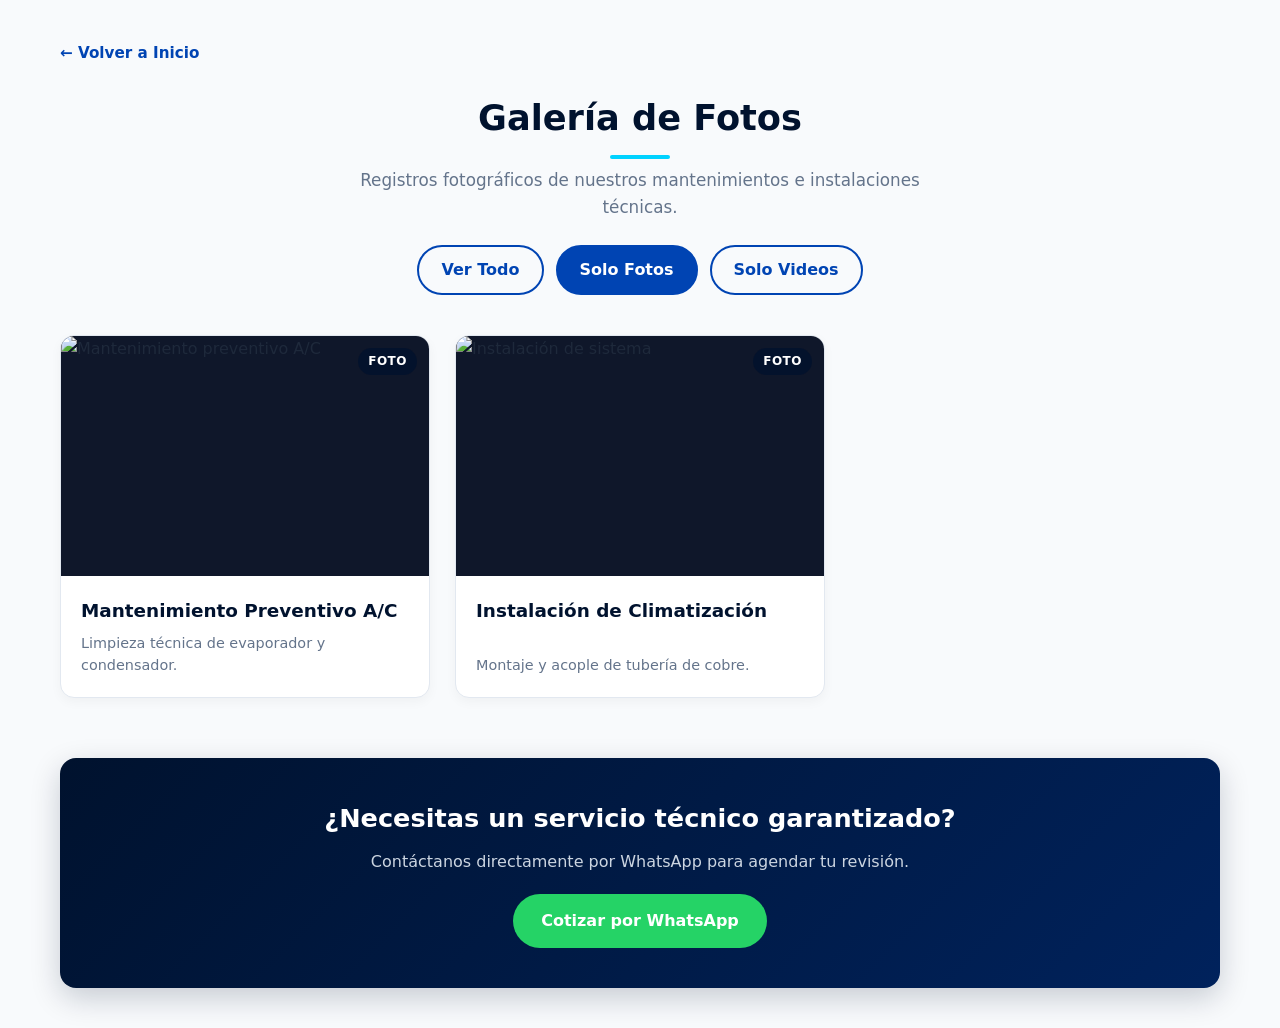
==== fotos.html @ 4ad6e8ad "Add files via upload" ====
<!DOCTYPE html>
<html lang="es">
<head>
    <meta charset="UTF-8">
    <meta name="viewport" content="width=device-width, initial-scale=1.0">
    <title>Fotografías de Trabajos | AircraftMultiservicios</title>
    <link rel="stylesheet" href="galeria.css">
</head>
<body>

    <a href="index.html" class="back-link">&larr; Volver a Inicio</a>

    <div class="header-gallery">
        <h1>Galería de Fotos</h1>
        <p class="subtitle">Registros fotográficos de nuestros mantenimientos e instalaciones técnicas.</p>
        
        <!-- SUBMENÚ CON "SOLO FOTOS" ACTIVO -->
        <div class="subnav-galeria">
            <a href="galeria.html" class="tab-link">Ver Todo</a>
            <a href="fotos.html" class="tab-link active">Solo Fotos</a>
            <a href="videos.html" class="tab-link">Solo Videos</a>
        </div>
    </div>

    <!-- CUADRÍCULA DE FOTOS -->
    <div class="gallery-grid">

        <div class="gallery-item">
            <div class="media-wrapper">
                <span class="badge">Foto</span>
                <img src="images/trabajo1.jpg" alt="Mantenimiento preventivo A/C">
            </div>
            <div class="item-info">
                <h3>Mantenimiento Preventivo A/C</h3>
                <p>Limpieza técnica de evaporador y condensador.</p>
            </div>
        </div>

        <div class="gallery-item">
            <div class="media-wrapper">
                <span class="badge">Foto</span>
                <img src="images/trabajo2.jpg" alt="Instalación de sistema">
            </div>
            <div class="item-info">
                <h3>Instalación de Climatización</h3>
                <p>Montaje y acople de tubería de cobre.</p>
            </div>
        </div>

    </div>

    <!-- LLAMADA A LA ACCIÓN -->
    <div class="cta-box">
        <h2>¿Necesitas un servicio técnico garantizado?</h2>
        <p>Contáctanos directamente por WhatsApp para agendar tu revisión.</p>
        <a href="https://wa.me/573113806211?text=Hola,%20vi%20sus%20fotos%20y%20deseo%20cotizar" class="cta-btn" target="_blank">
            Cotizar por WhatsApp
        </a>
    </div>

</body>
</html>
---- galeria.css ----
/* ==========================================
   ESTILOS GENERALES Y VARIABLES
   ========================================== */
:root {
  --primary-dark: #00122e;
  --primary-blue: #0044b3;
  --cyan-bright: #00d2ff;
  --text-main: #1e293b;
  --text-muted: #64748b;
  --bg-light: #f8fafc;
  --whatsapp-green: #25d366;
  --whatsapp-hover: #128c7e;
}

* {
  box-sizing: border-box;
  margin: 0;
  padding: 0;
}

body {
  font-family: 'Segoe UI', system-ui, -apple-system, sans-serif;
  line-height: 1.6;
  padding: 40px 20px;
  max-width: 1200px;
  margin: 0 auto;
  color: var(--text-main);
  background-color: var(--bg-light);
}

/* ==========================================
   ENLACE VOLVER Y ENCABEZADO
   ========================================== */
.back-link {
  display: inline-flex;
  align-items: center;
  gap: 8px;
  margin-bottom: 25px;
  color: var(--primary-blue);
  text-decoration: none;
  font-weight: 600;
  font-size: 0.95rem;
  transition: transform 0.2s ease, color 0.2s ease;
}

.back-link:hover {
  color: var(--primary-dark);
  transform: translateX(-4px);
}

.header-gallery {
  text-align: center;
  margin-bottom: 40px;
}

.header-gallery h1 {
  color: var(--primary-dark);
  font-size: 2.2rem;
  margin-bottom: 8px;
  position: relative;
  display: inline-block;
}

.header-gallery h1::after {
  content: '';
  display: block;
  width: 60px;
  height: 4px;
  background: var(--cyan-bright);
  margin: 8px auto 0;
  border-radius: 2px;
}

.header-gallery .subtitle {
  color: var(--text-muted);
  font-size: 1.05rem;
  max-width: 600px;
  margin: 0 auto;
}

/* ==========================================
   SUBMENÚ DE NAVEGACIÓN (VER TODO / FOTOS / VIDEOS)
   ========================================== */
.subnav-galeria {
  display: flex;
  justify-content: center;
  gap: 12px;
  margin-top: 25px;
  flex-wrap: wrap;
}

.tab-link {
  padding: 10px 22px;
  border: 2px solid var(--primary-blue);
  background: transparent;
  color: var(--primary-blue);
  border-radius: 25px;
  font-weight: 600;
  text-decoration: none;
  transition: all 0.3s ease;
}

.tab-link:hover,
.tab-link.active {
  background: var(--primary-blue);
  color: #ffffff;
}

/* ==========================================
   CUADRÍCULA DE LA GALERÍA (GRID)
   ========================================== */
.gallery-grid {
  display: grid;
  grid-template-columns: repeat(auto-fill, minmax(320px, 1fr));
  gap: 25px;
  margin-top: 30px;
}

.gallery-item {
  background: #ffffff;
  border-radius: 14px;
  overflow: hidden;
  box-shadow: 0 4px 12px rgba(0, 0, 0, 0.04);
  border: 1px solid #e2e8f0;
  transition: transform 0.3s cubic-bezier(0.175, 0.885, 0.32, 1.275), box-shadow 0.3s ease;
  position: relative;
  display: flex;
  flex-direction: column;
}

.gallery-item:hover {
  transform: translateY(-7px);
  box-shadow: 0 12px 25px rgba(0, 18, 46, 0.12);
}

/* Contenedor Multimedia */
.media-wrapper {
  position: relative;
  width: 100%;
  height: 240px;
  background-color: #0f172a;
  overflow: hidden;
}

.gallery-item img, 
.gallery-item video {
  width: 100%;
  height: 100%;
  object-fit: cover;
  display: block;
  transition: transform 0.5s ease;
}

.gallery-item:hover img {
  transform: scale(1.05);
}

/* Etiqueta de tipo (Foto / Video) */
.badge {
  position: absolute;
  top: 12px;
  right: 12px;
  background: rgba(0, 18, 46, 0.75);
  color: #ffffff;
  padding: 4px 10px;
  border-radius: 20px;
  font-size: 0.75rem;
  font-weight: 600;
  backdrop-filter: blur(4px);
  text-transform: uppercase;
  letter-spacing: 0.5px;
  z-index: 2;
}

/* Información del Trabajo */
.item-info {
  padding: 20px;
  flex-grow: 1;
  display: flex;
  flex-direction: column;
  justify-content: space-between;
}

.item-info h3 {
  margin: 0 0 8px 0;
  font-size: 1.15rem;
  color: var(--primary-dark);
}

.item-info p {
  margin: 0;
  font-size: 0.9rem;
  color: var(--text-muted);
  line-height: 1.5;
}

/* ==========================================
   CALL TO ACTION (LLAMADA A LA ACCIÓN)
   ========================================== */
.cta-box {
  text-align: center;
  margin-top: 60px;
  padding: 40px 20px;
  background: linear-gradient(135deg, var(--primary-dark) 0%, #00225c 100%);
  color: #ffffff;
  border-radius: 16px;
  box-shadow: 0 10px 30px rgba(0, 18, 46, 0.2);
}

.cta-box h2 {
  font-size: 1.6rem;
  margin-bottom: 10px;
}

.cta-box p {
  color: #cbd5e1;
  font-size: 1rem;
  margin-bottom: 20px;
}

.cta-btn {
  display: inline-flex;
  align-items: center;
  gap: 10px;
  padding: 14px 28px;
  background-color: var(--whatsapp-green);
  color: #ffffff;
  text-decoration: none;
  font-weight: 700;
  border-radius: 50px;
  font-size: 1rem;
  transition: background-color 0.3s ease, transform 0.2s ease, box-shadow 0.3s ease;
}

.cta-btn:hover {
  background-color: var(--whatsapp-hover);
  transform: scale(1.03);
  box-shadow: 0 6px 20px rgba(37, 211, 102, 0.4);
}

/* ==========================================
   AJUSTES MÓVILES (RESPONSIVE)
   ========================================== */
@media (max-width: 600px) {
  body {
    padding: 20px 15px;
  }

  .header-gallery h1 {
    font-size: 1.75rem;
  }

  .gallery-grid {
    grid-template-columns: 1fr;
  }

  .media-wrapper {
    height: 210px;
  }
}/* Ajuste inteligente para videos verticales u horizontales */
.media-wrapper video {
  width: 100%;
  height: 100%;
  object-fit: contain; /* Mantiene la proporción real del video sin recortarlo */
  background-color: #000000; /* Fondo negro para rellenar los bordes si es vertical */
}
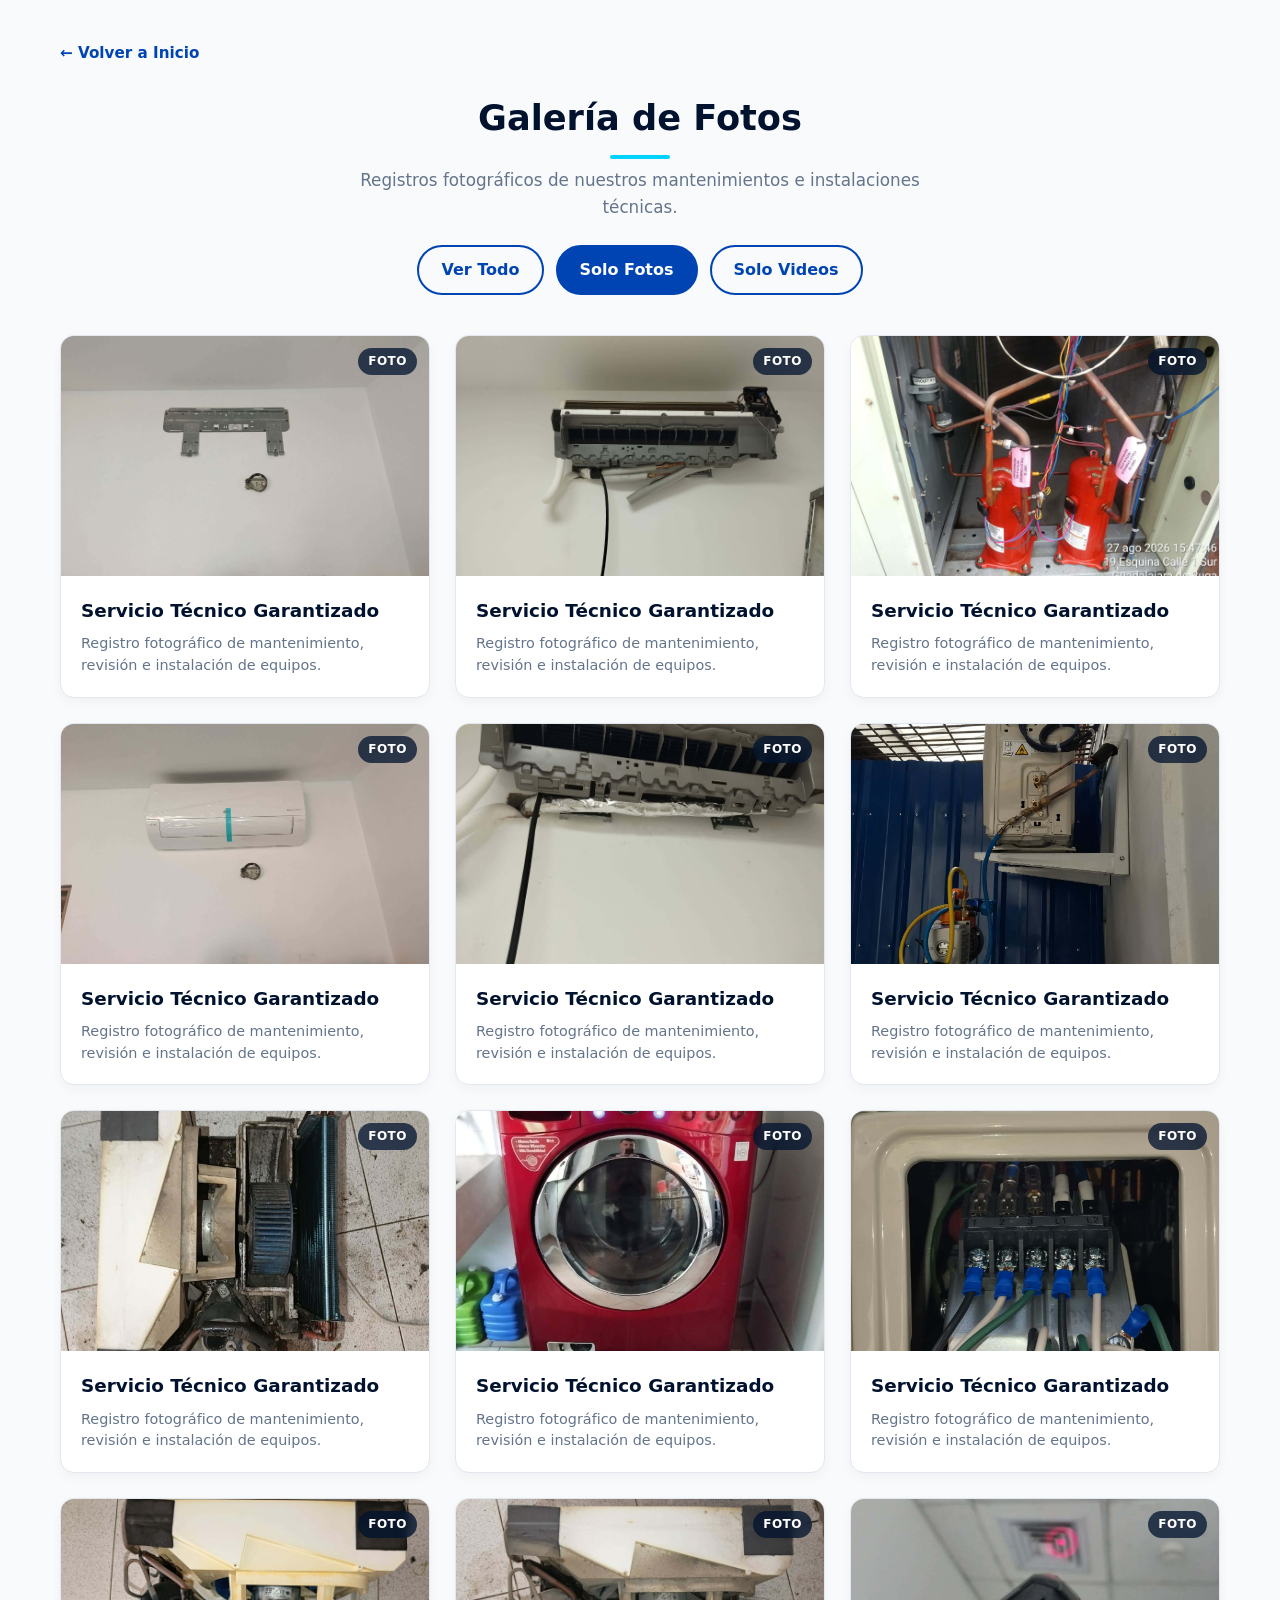
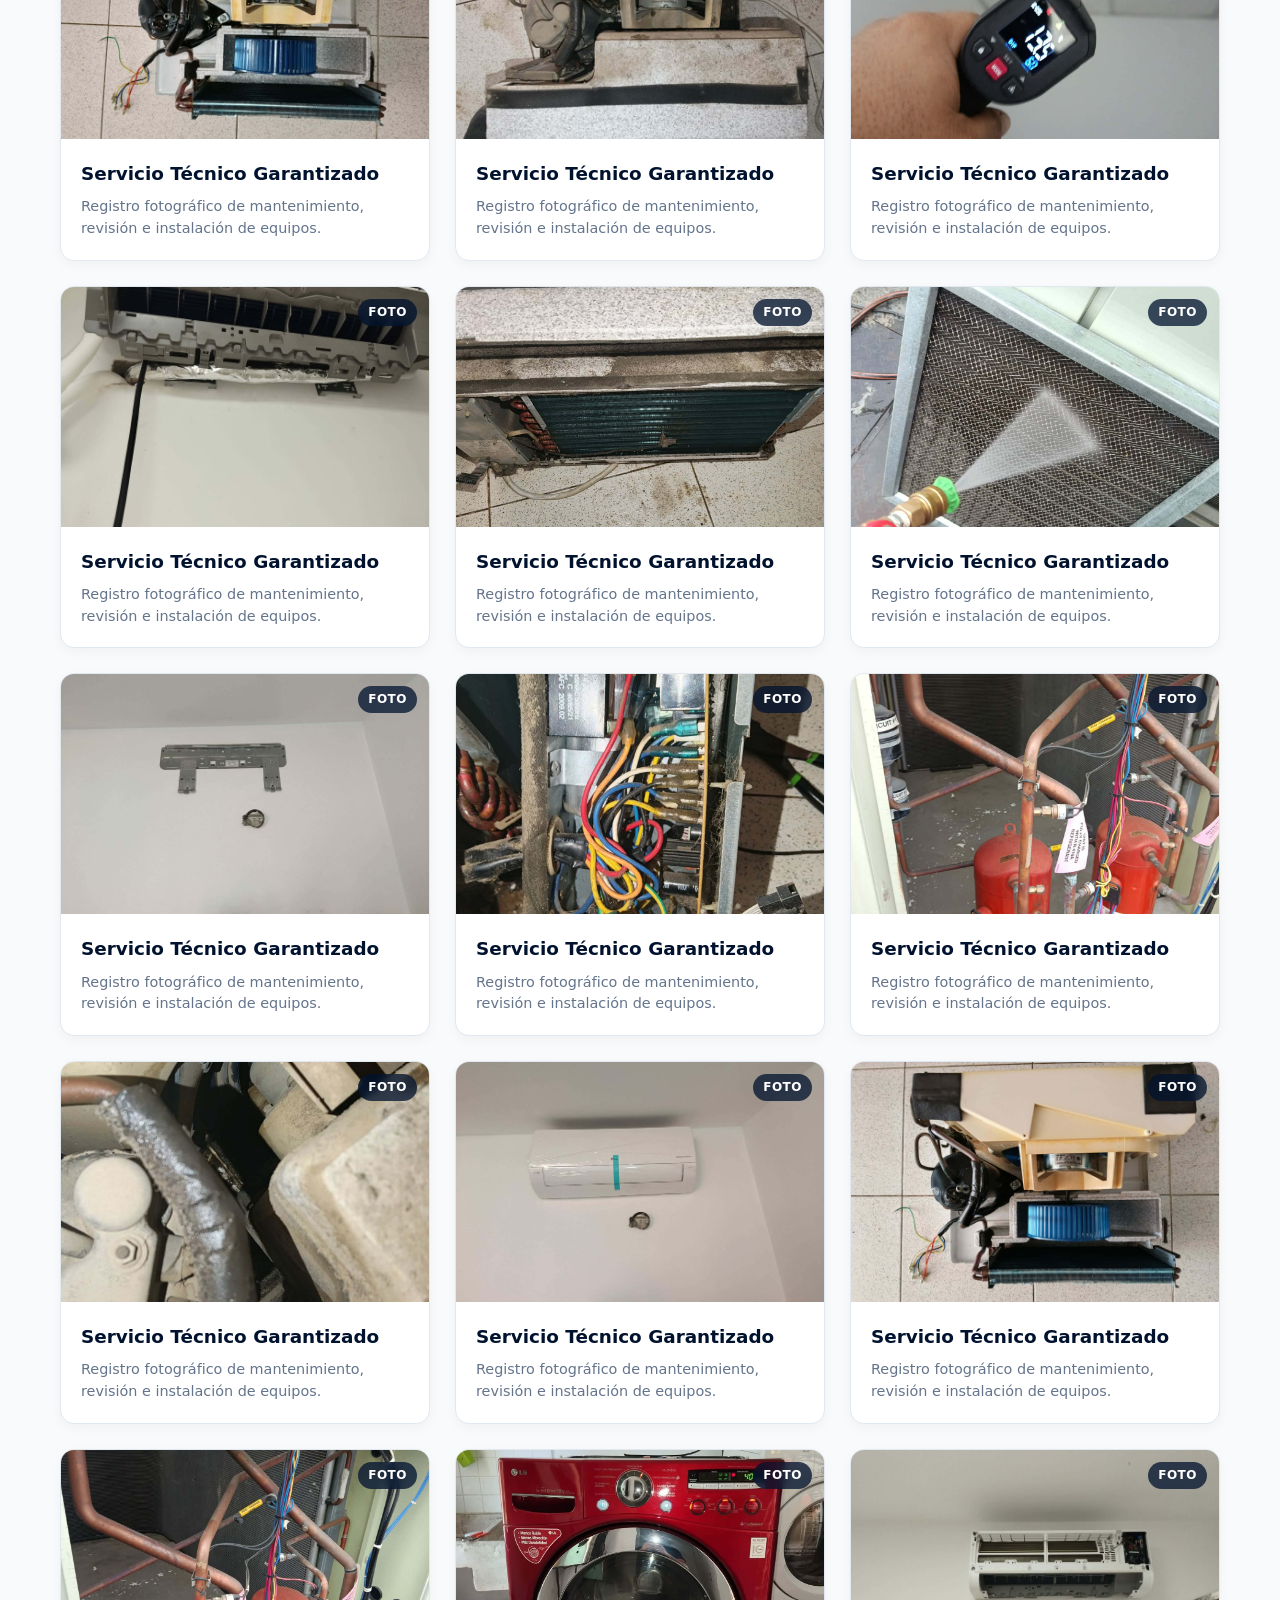
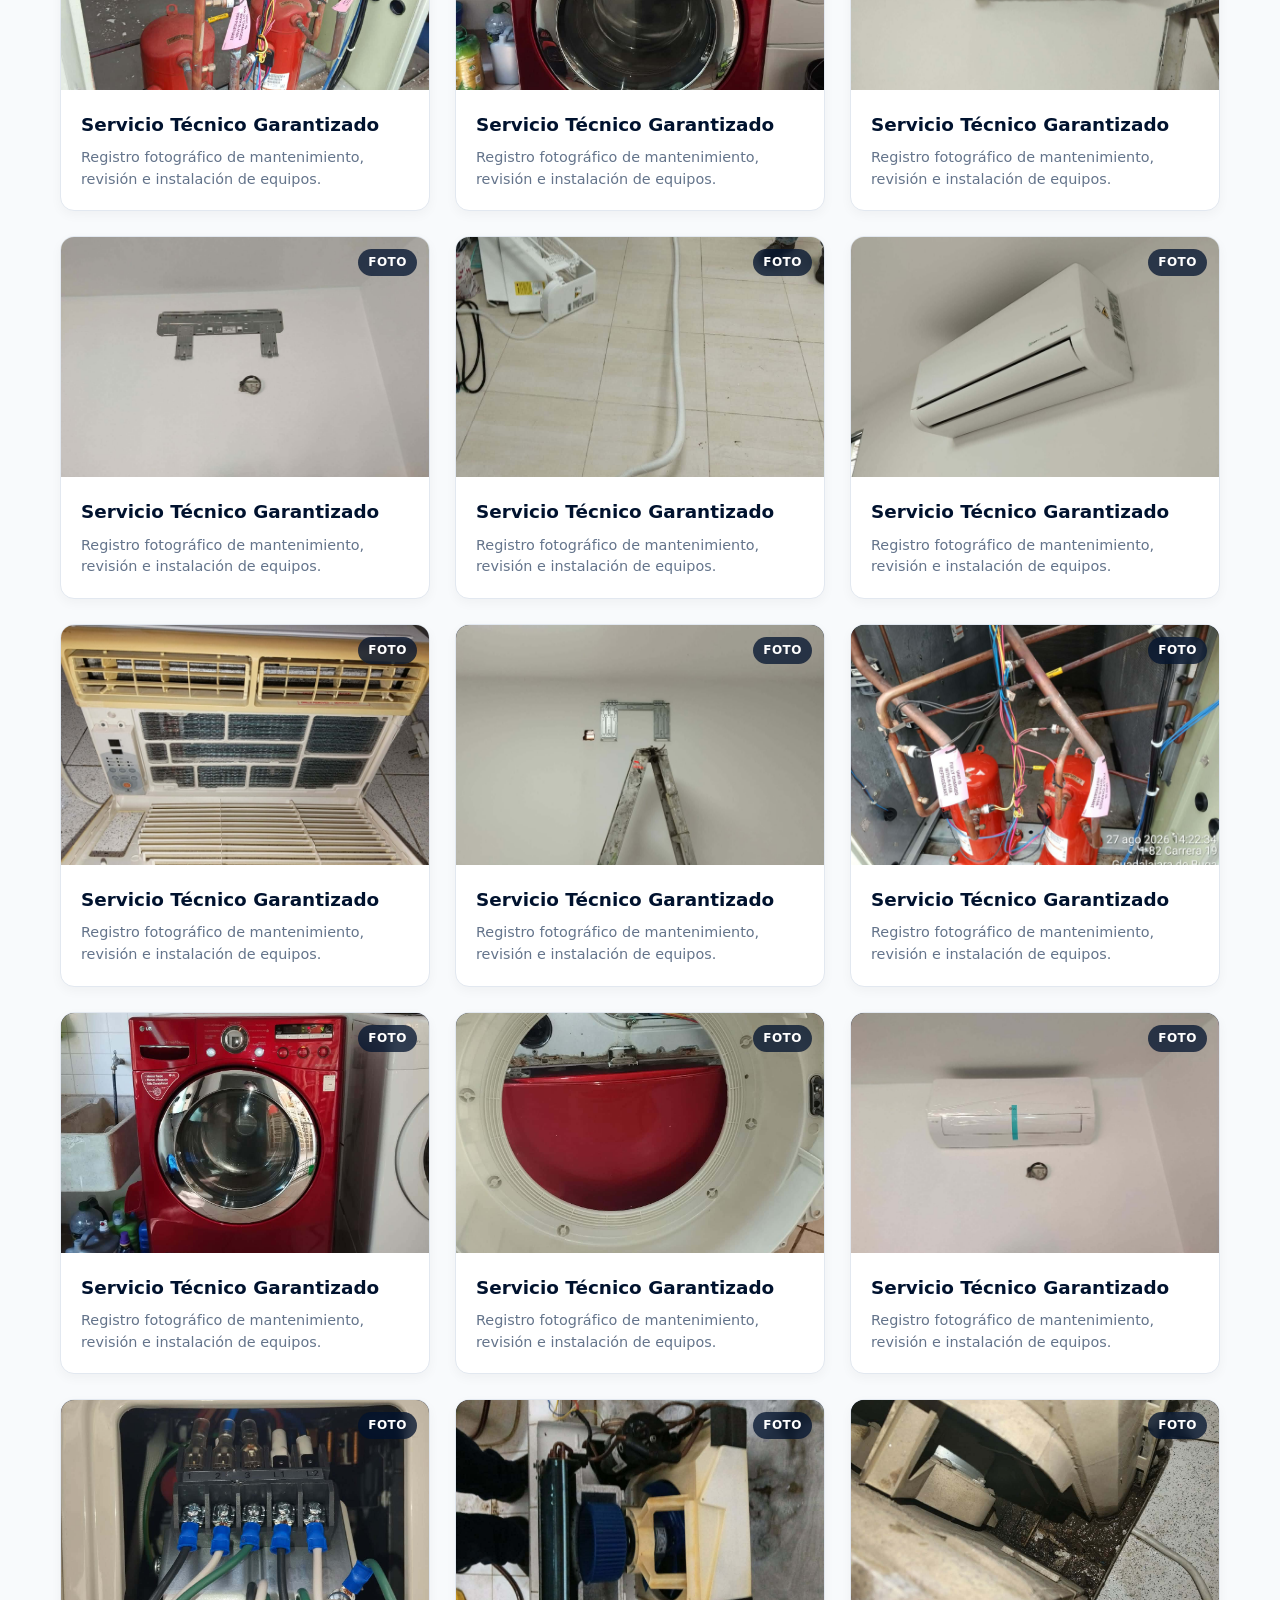
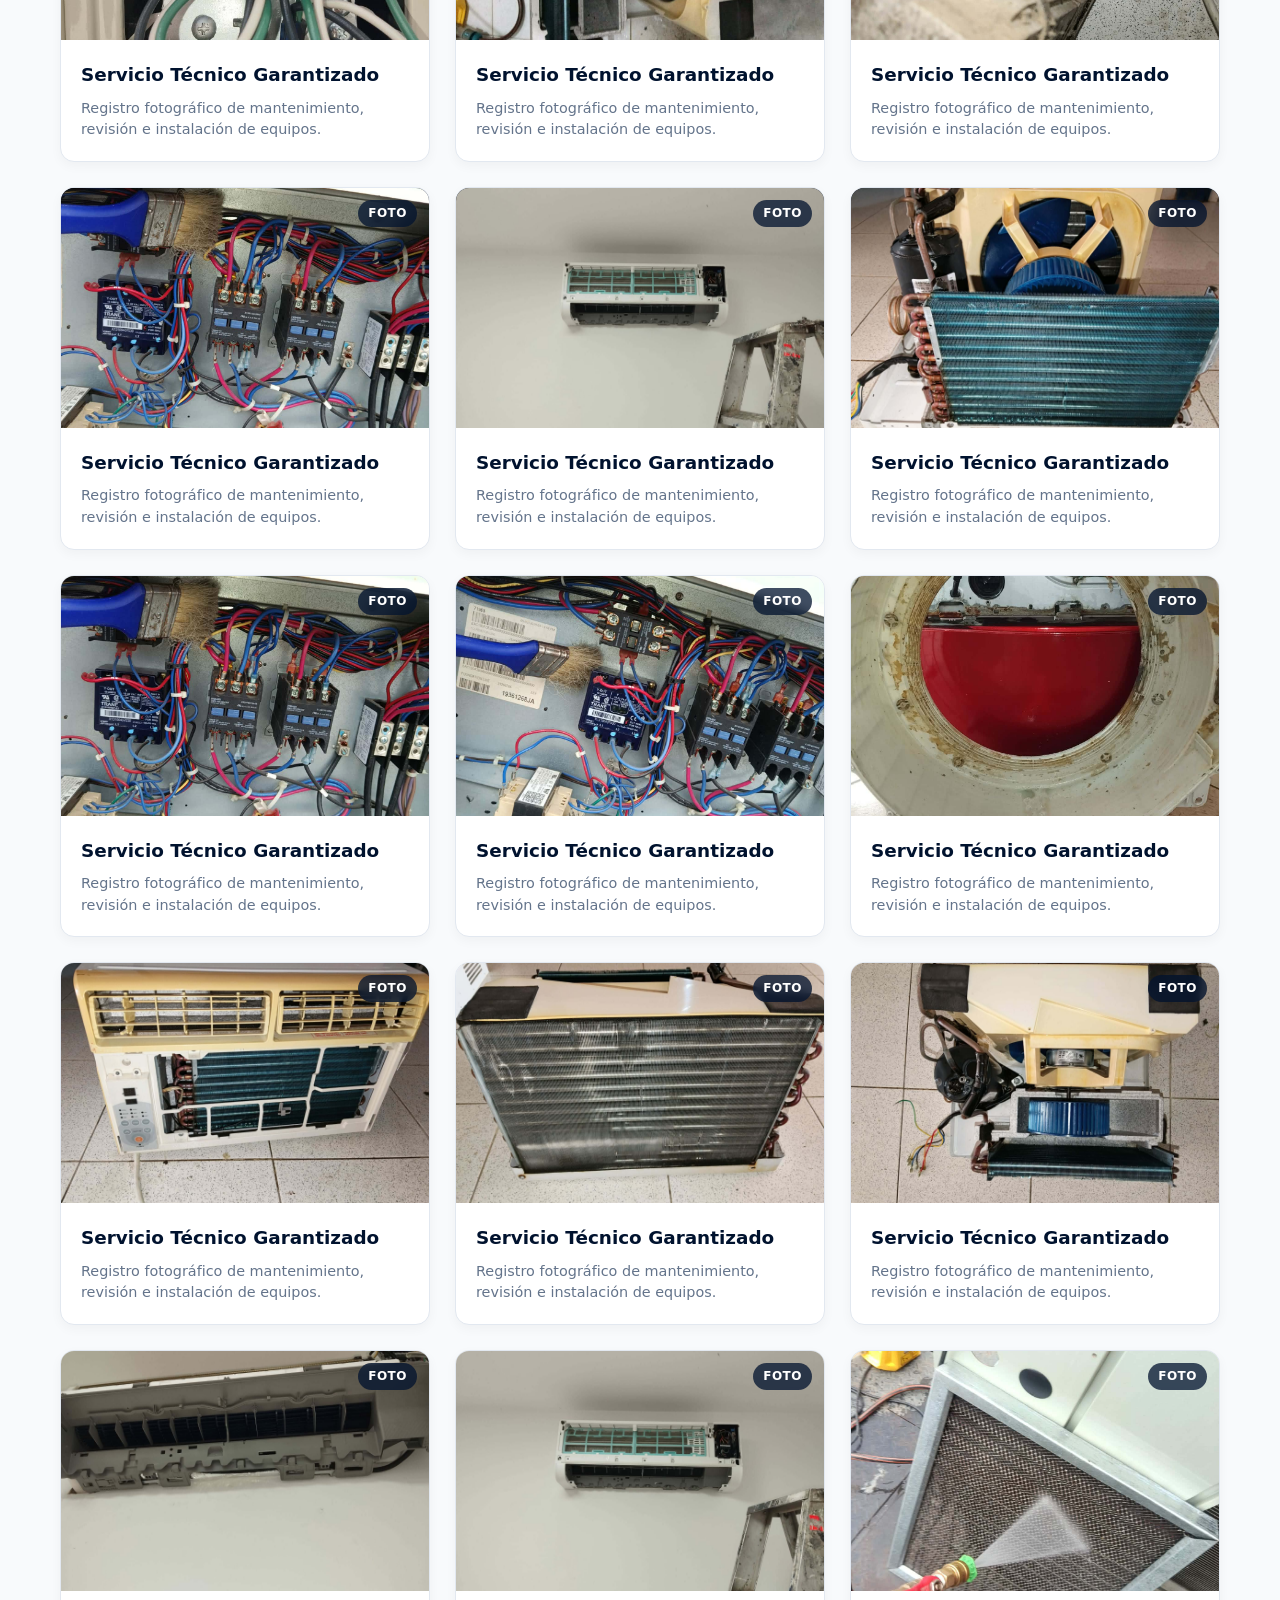
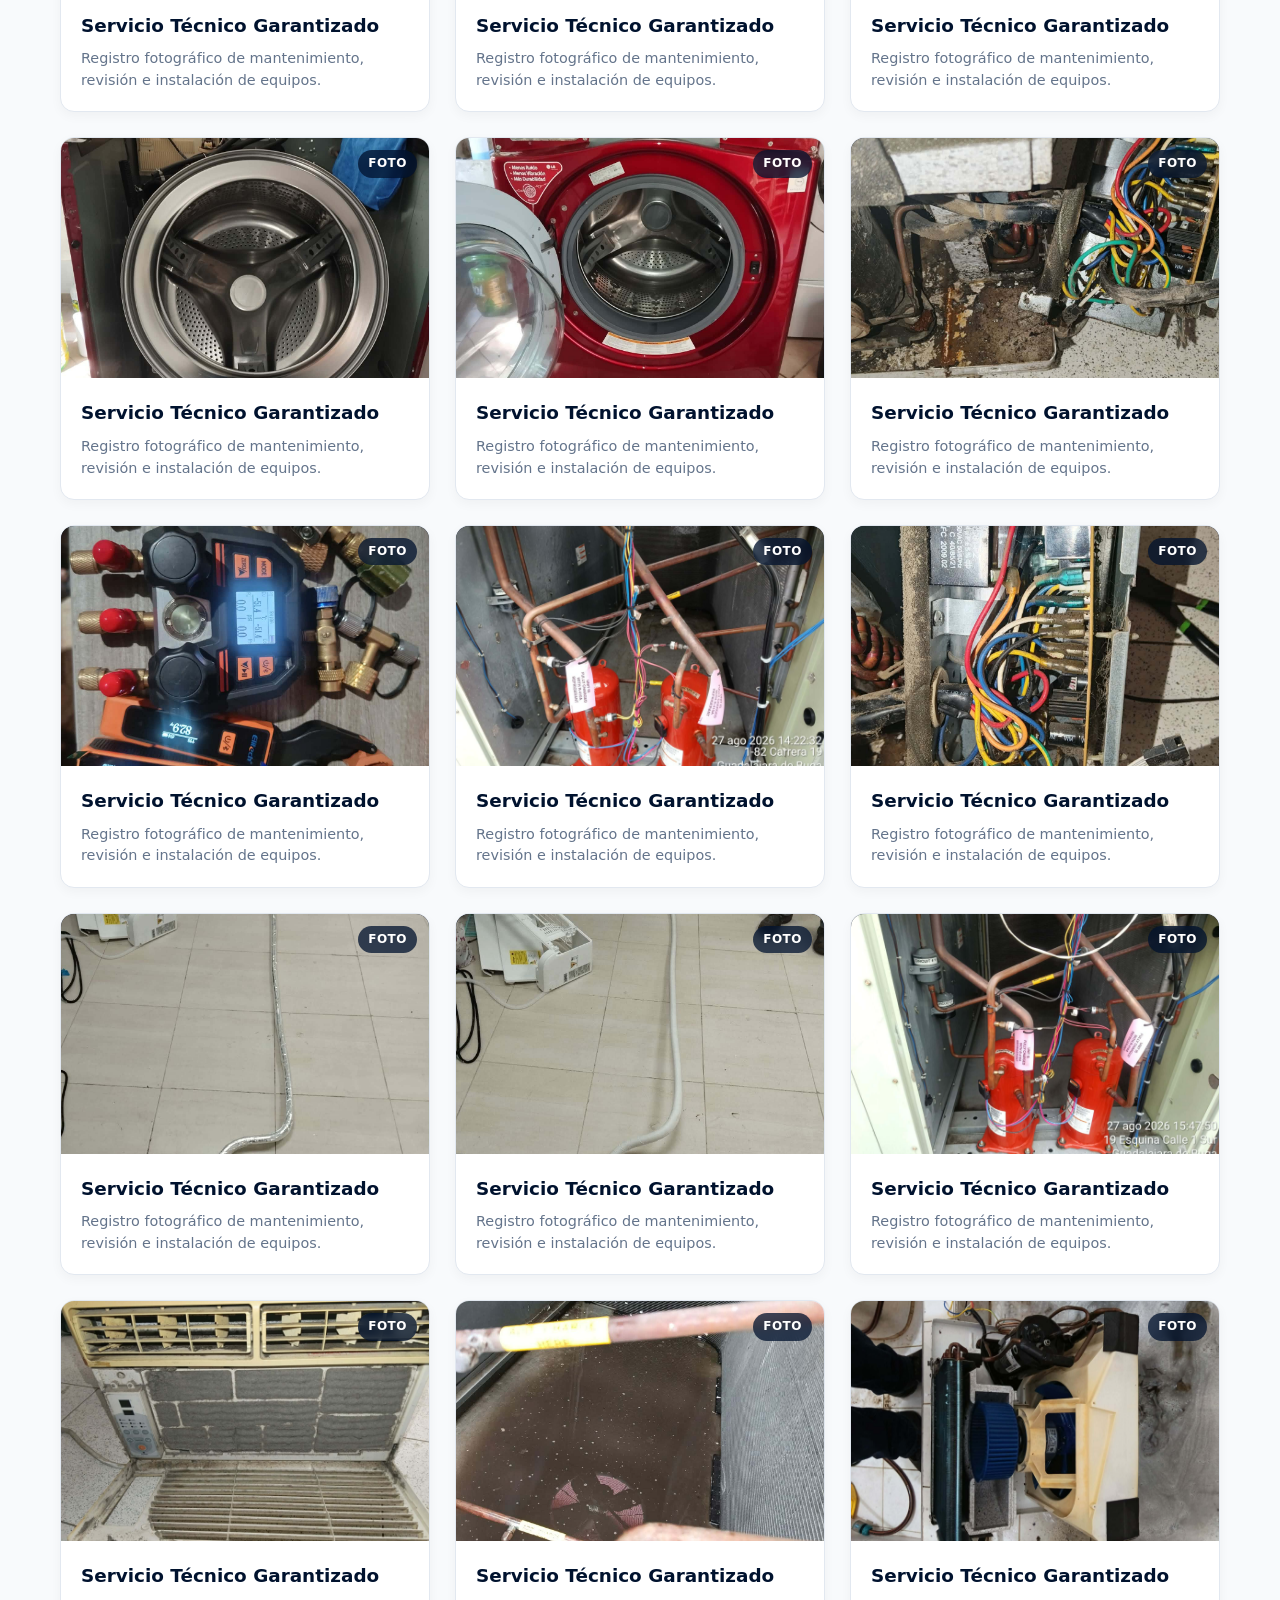
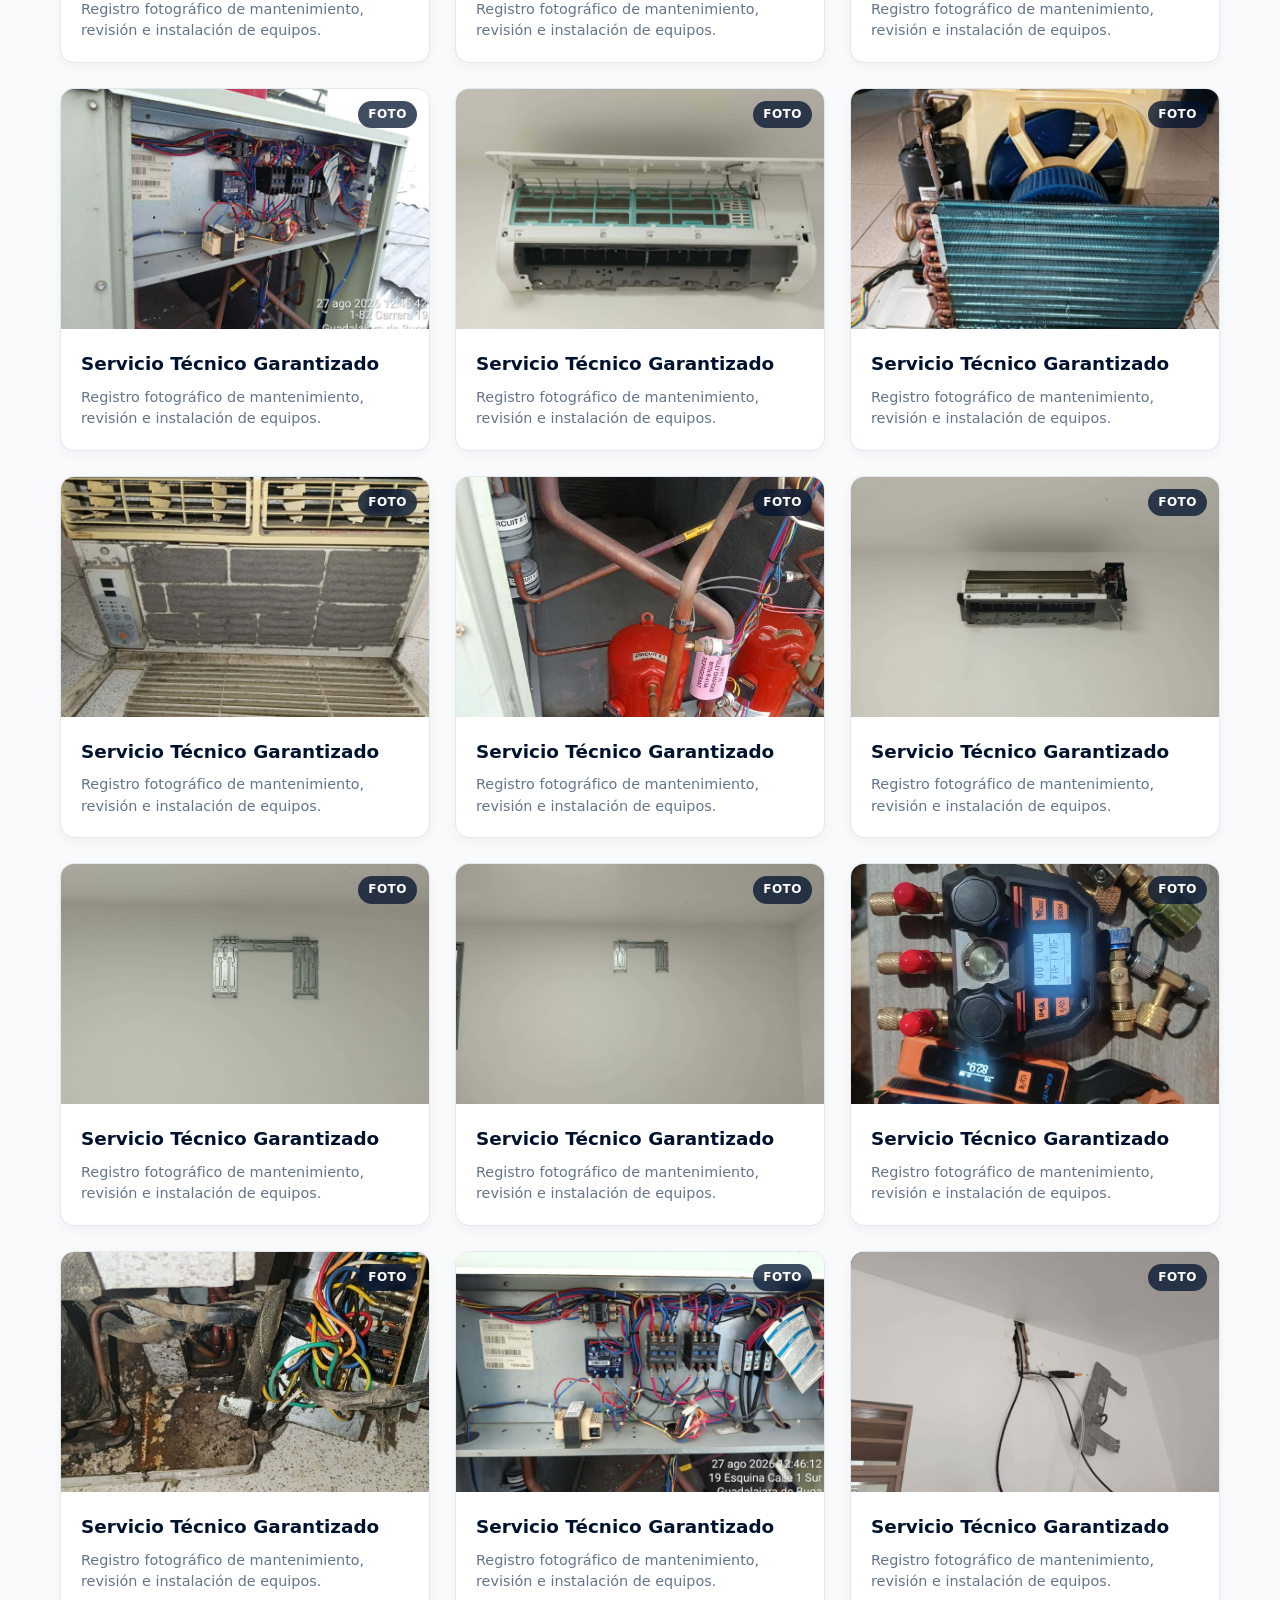
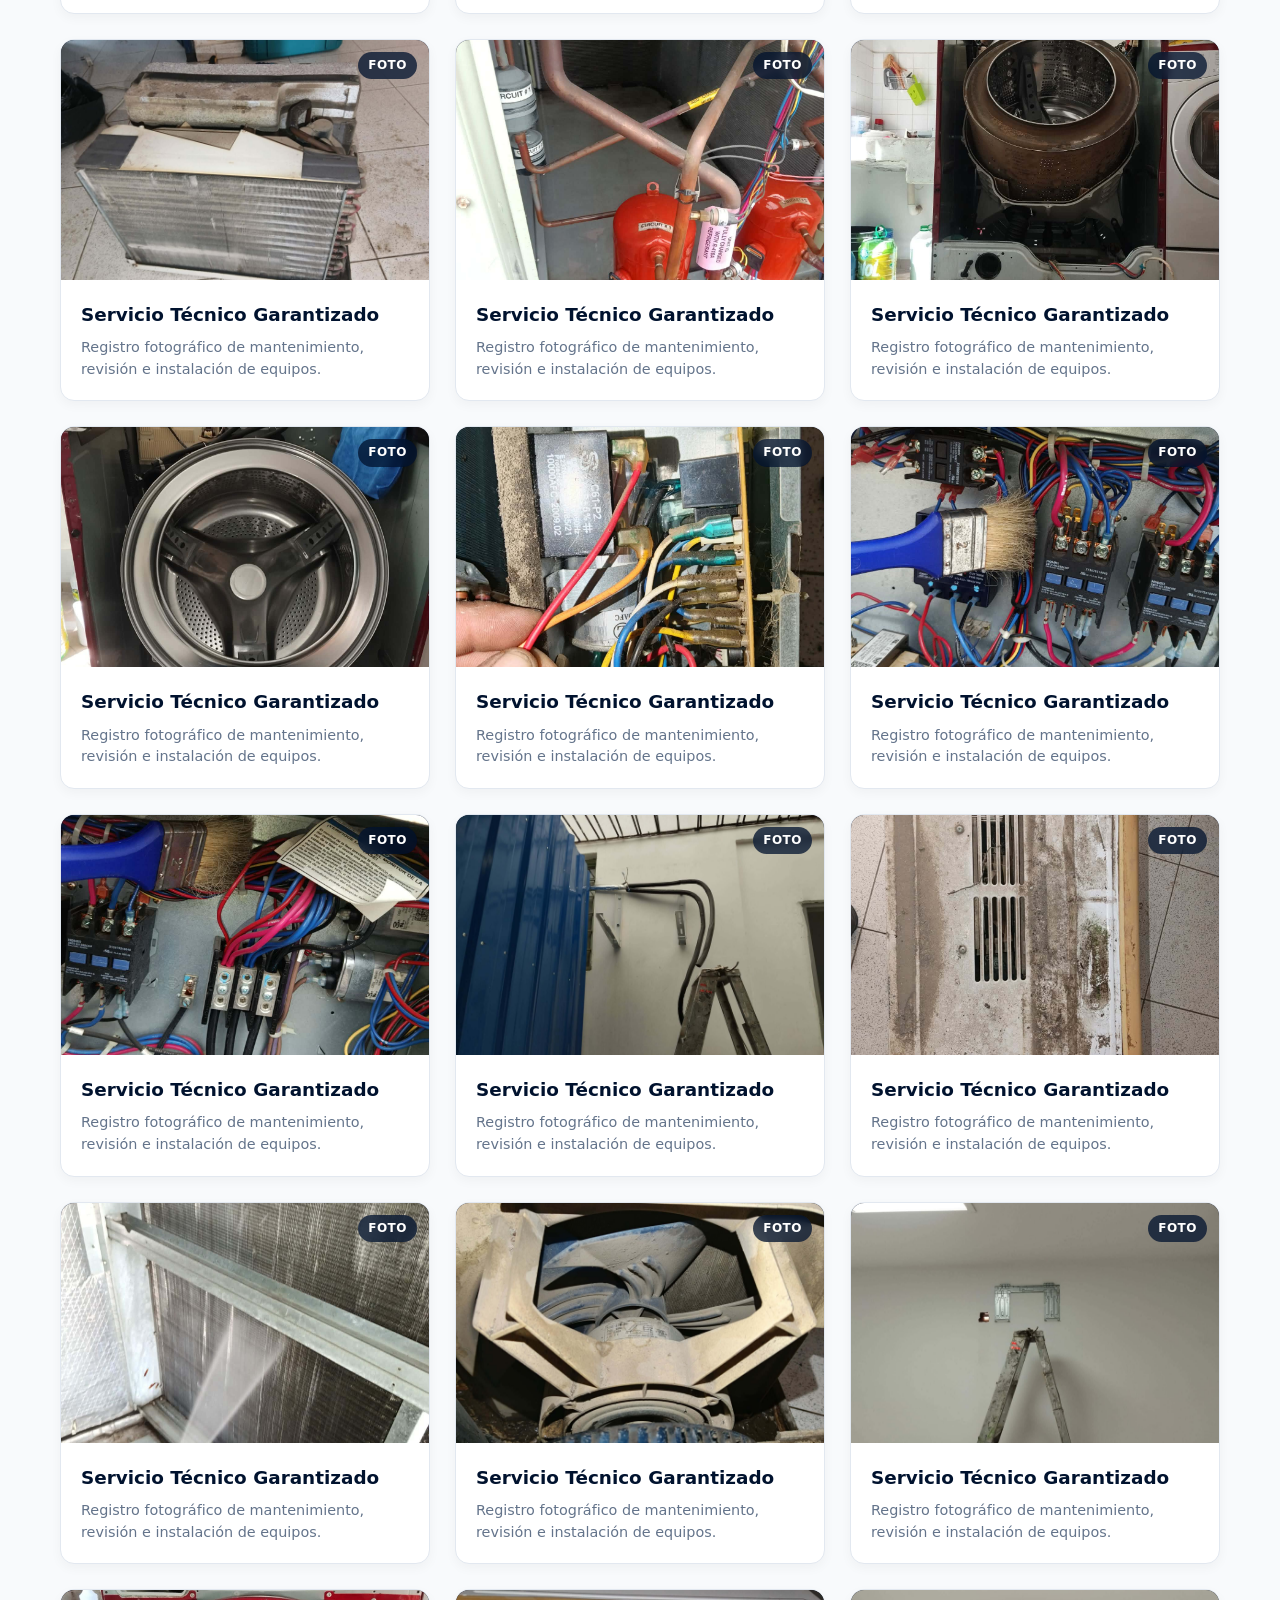
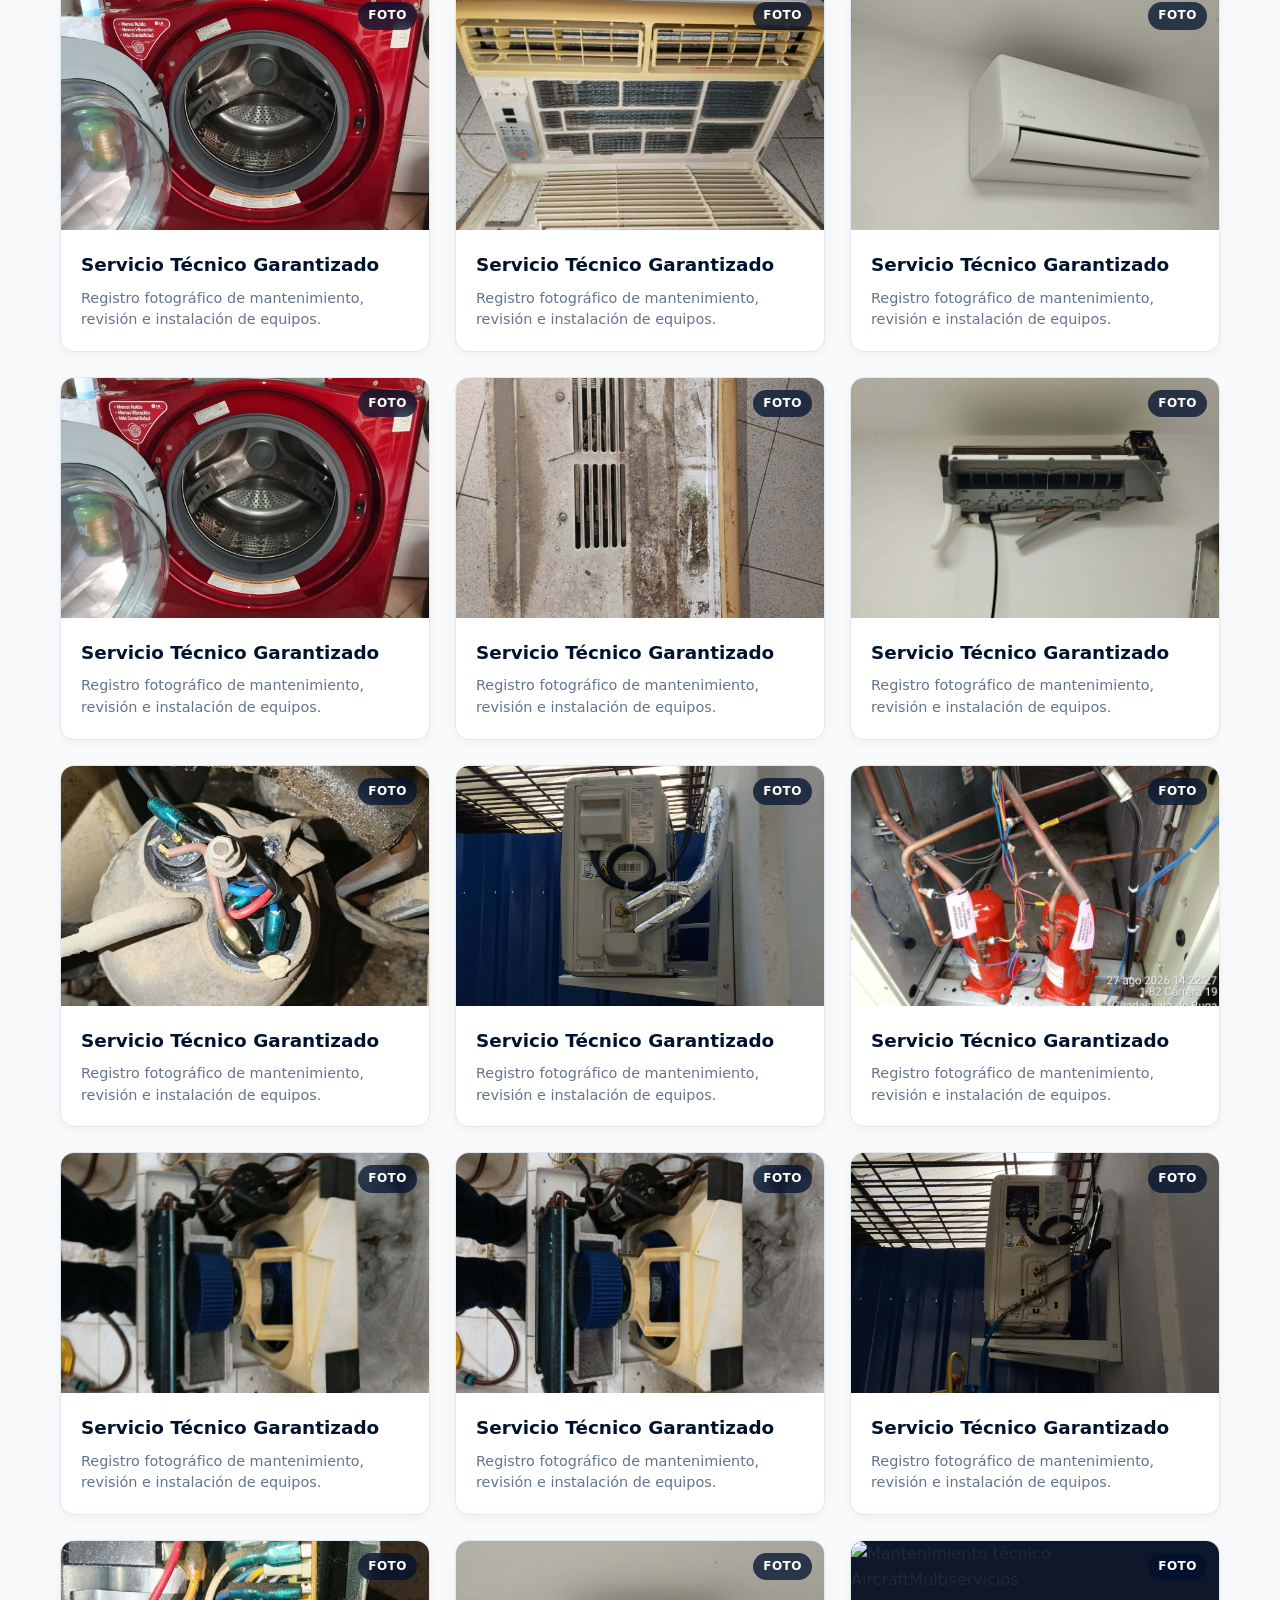
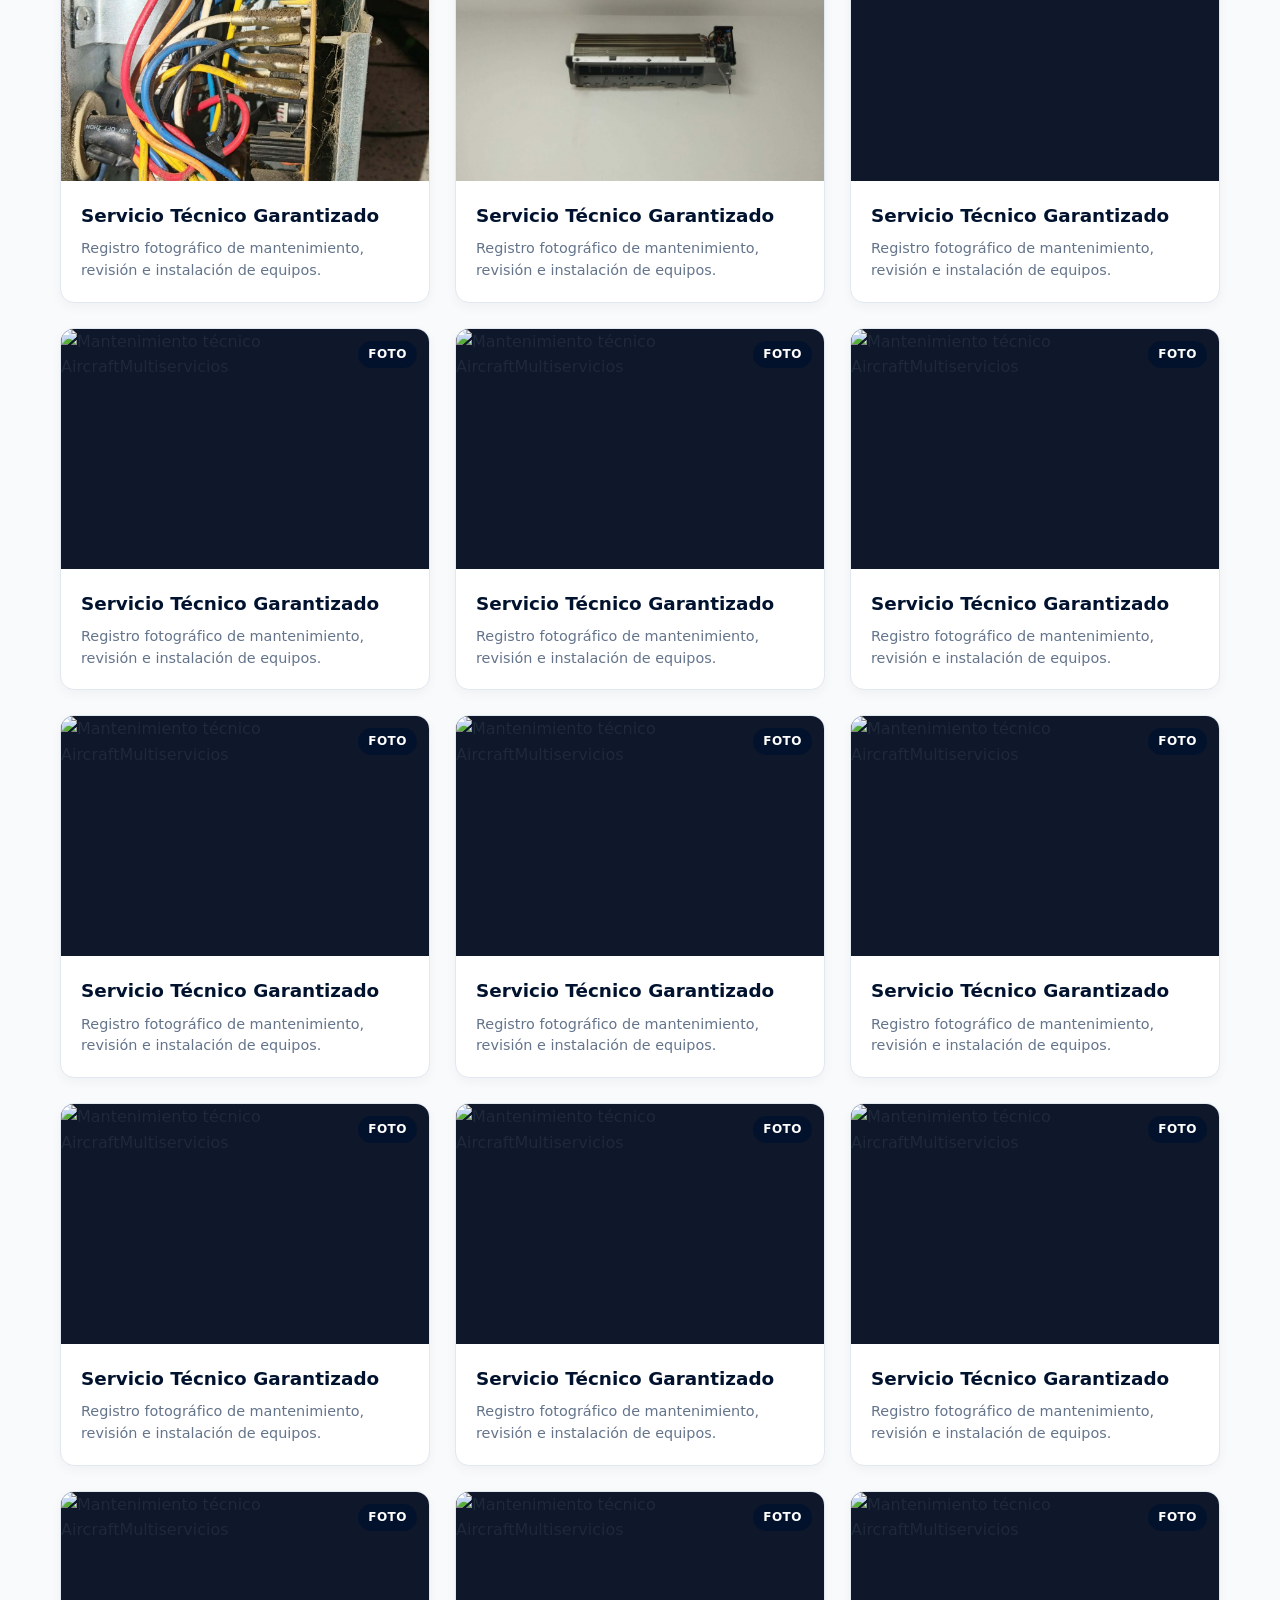
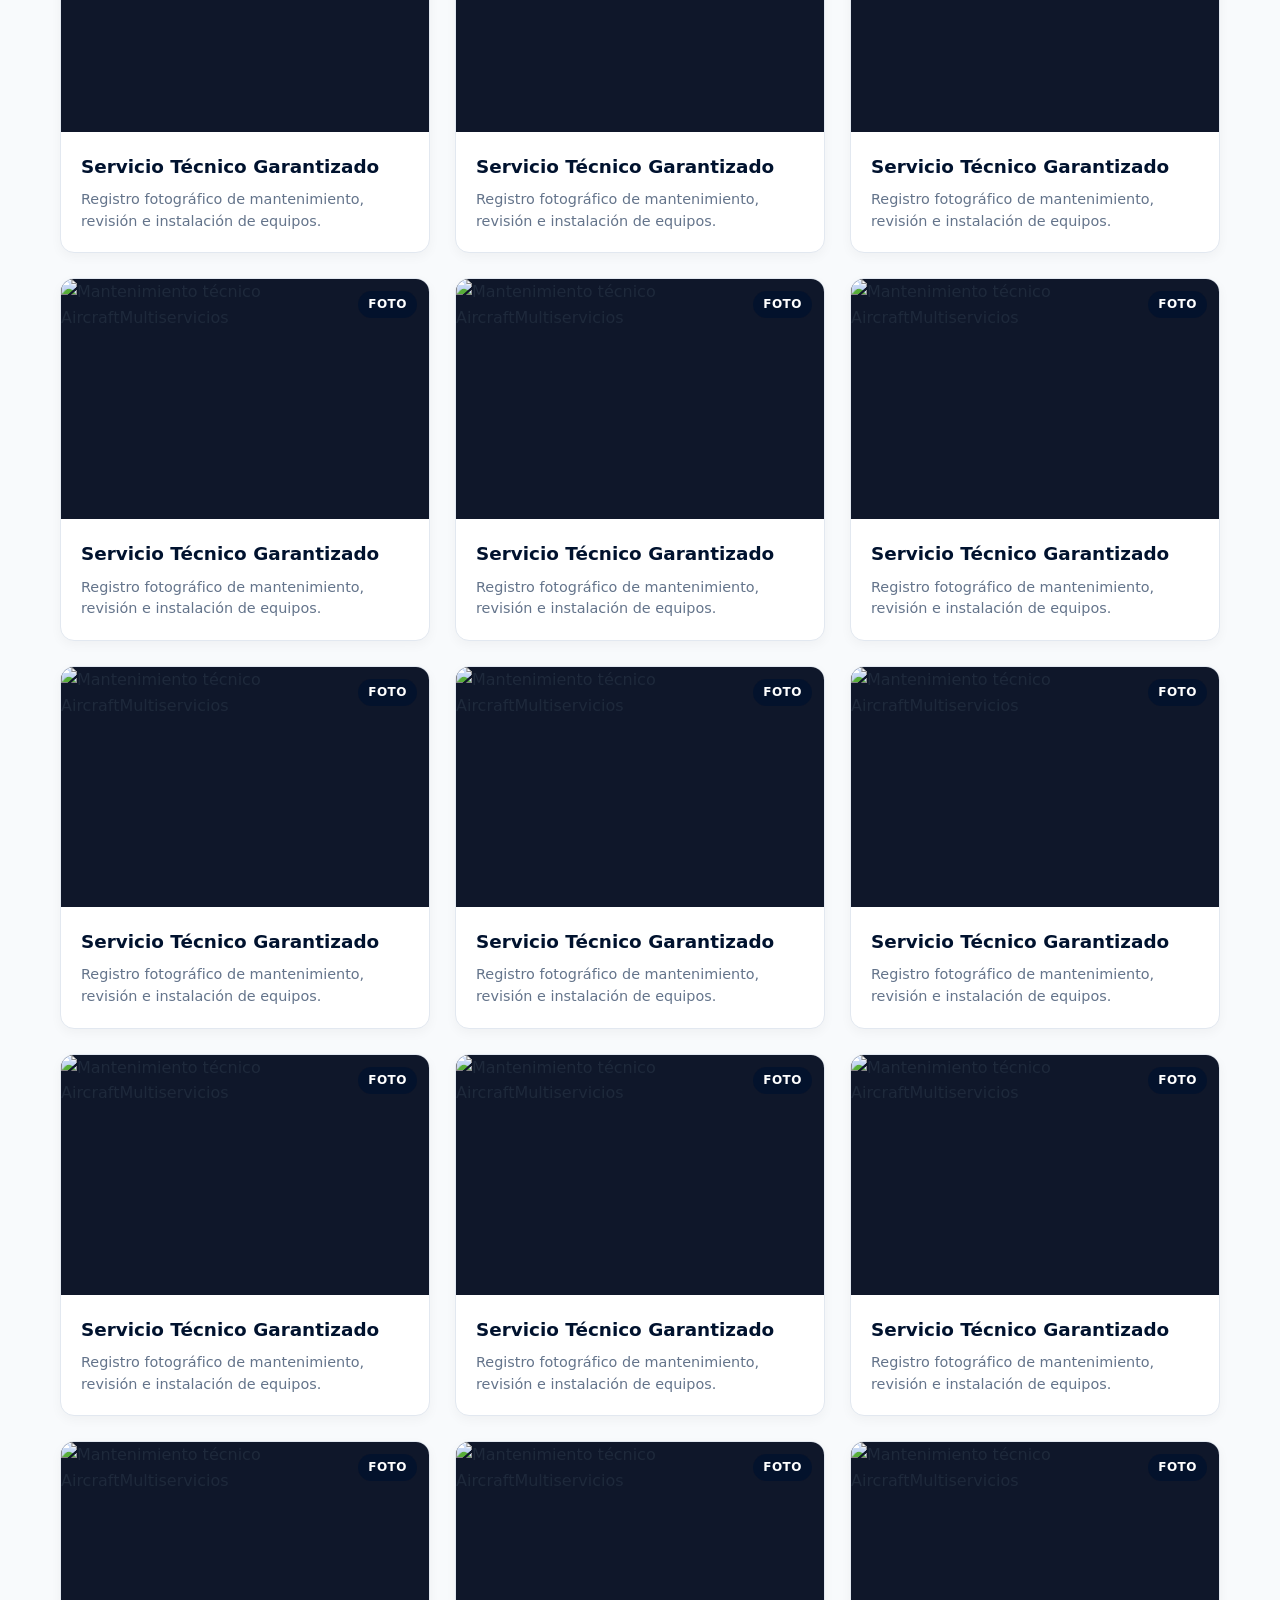
==== commit 0caf64bc: "Add files via upload" ====
--- a/fotos.html
+++ b/fotos.html
@@ -22,32 +22,8 @@
         </div>
     </div>
 
-    <!-- CUADRÍCULA DE FOTOS -->
-    <div class="gallery-grid">
-
-        <div class="gallery-item">
-            <div class="media-wrapper">
-                <span class="badge">Foto</span>
-                <img src="images/trabajo1.jpg" alt="Mantenimiento preventivo A/C">
-            </div>
-            <div class="item-info">
-                <h3>Mantenimiento Preventivo A/C</h3>
-                <p>Limpieza técnica de evaporador y condensador.</p>
-            </div>
-        </div>
-
-        <div class="gallery-item">
-            <div class="media-wrapper">
-                <span class="badge">Foto</span>
-                <img src="images/trabajo2.jpg" alt="Instalación de sistema">
-            </div>
-            <div class="item-info">
-                <h3>Instalación de Climatización</h3>
-                <p>Montaje y acople de tubería de cobre.</p>
-            </div>
-        </div>
-
-    </div>
+    <!-- CONTENEDOR DINÁMICO DONDE JAVASCRIPT GENERARÁ LAS FOTOS -->
+    <div id="gallery-container" class="gallery-grid"></div>
 
     <!-- LLAMADA A LA ACCIÓN -->
     <div class="cta-box">
@@ -58,5 +34,7 @@
         </a>
     </div>
 
+    <!-- SCRIPT DE CARGA AUTOMÁTICA -->
+    <script src="galeria-fotos.js"></script>
 </body>
 </html>
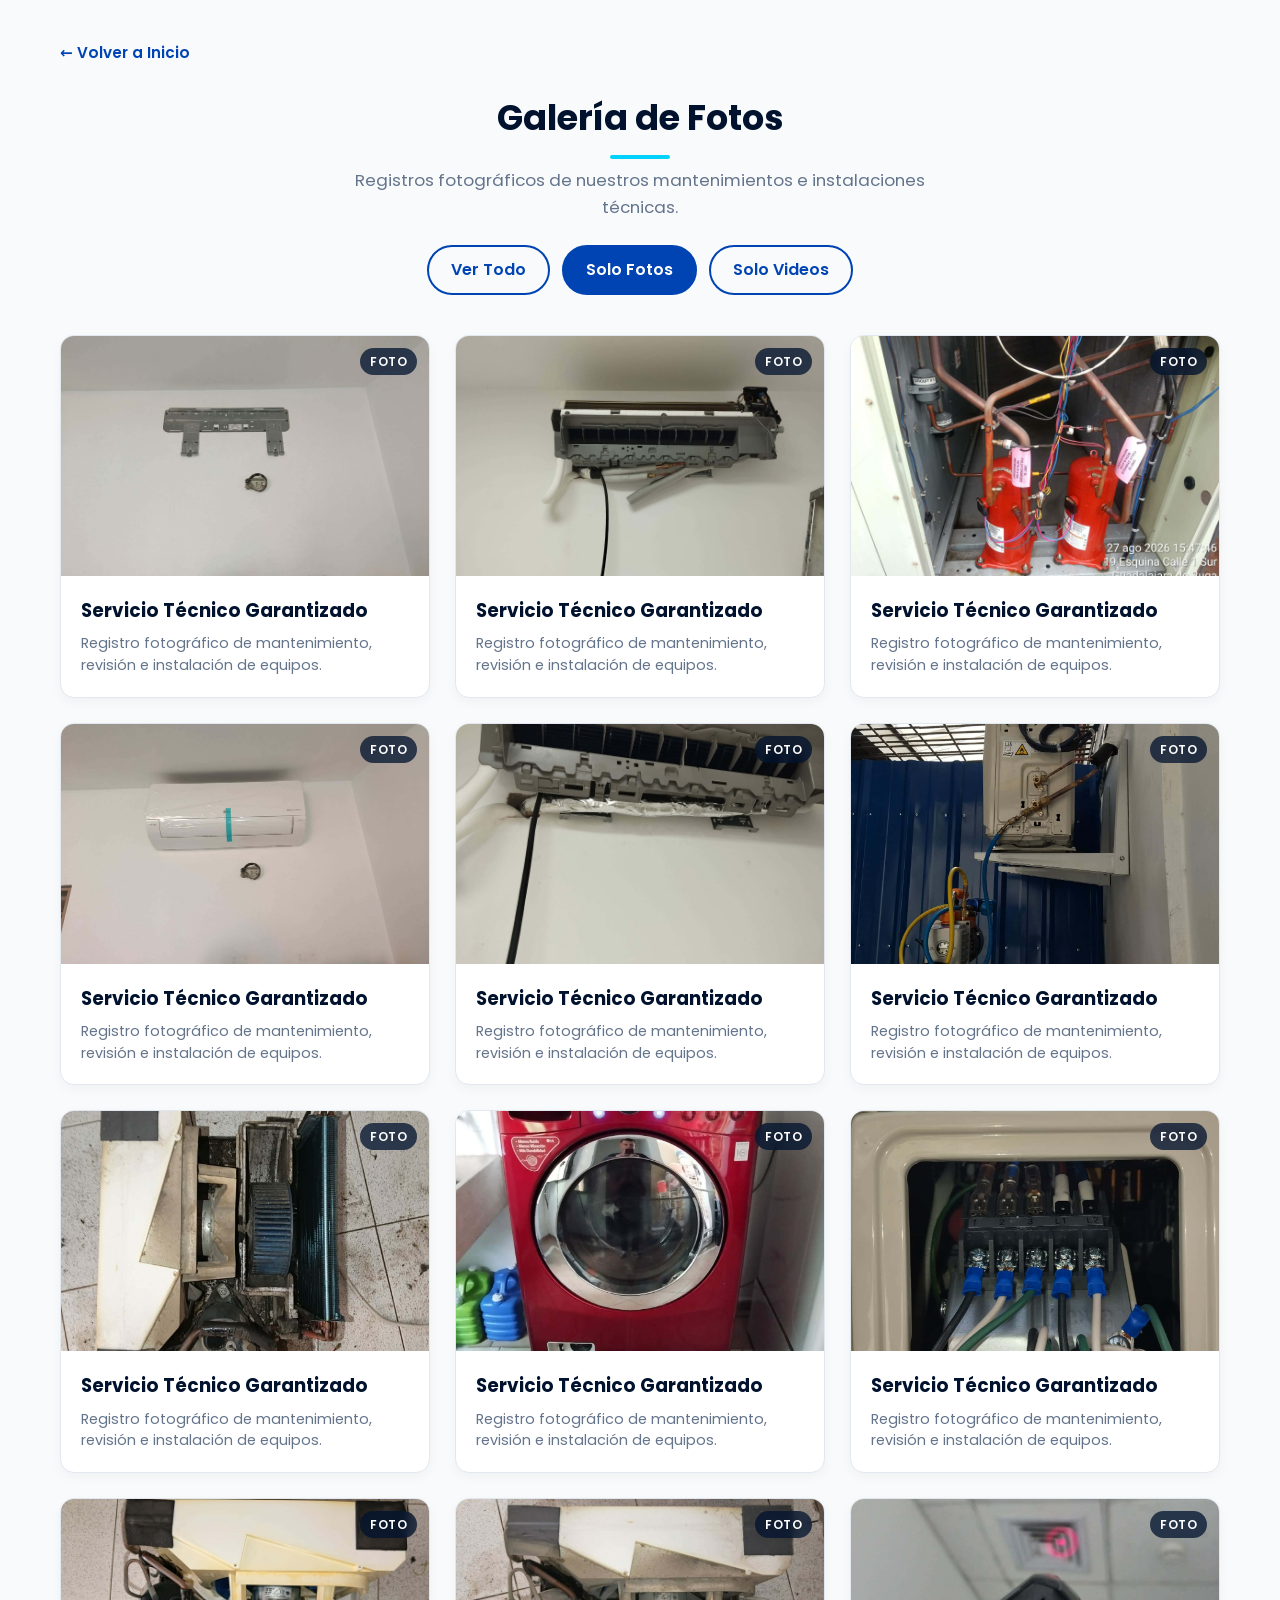
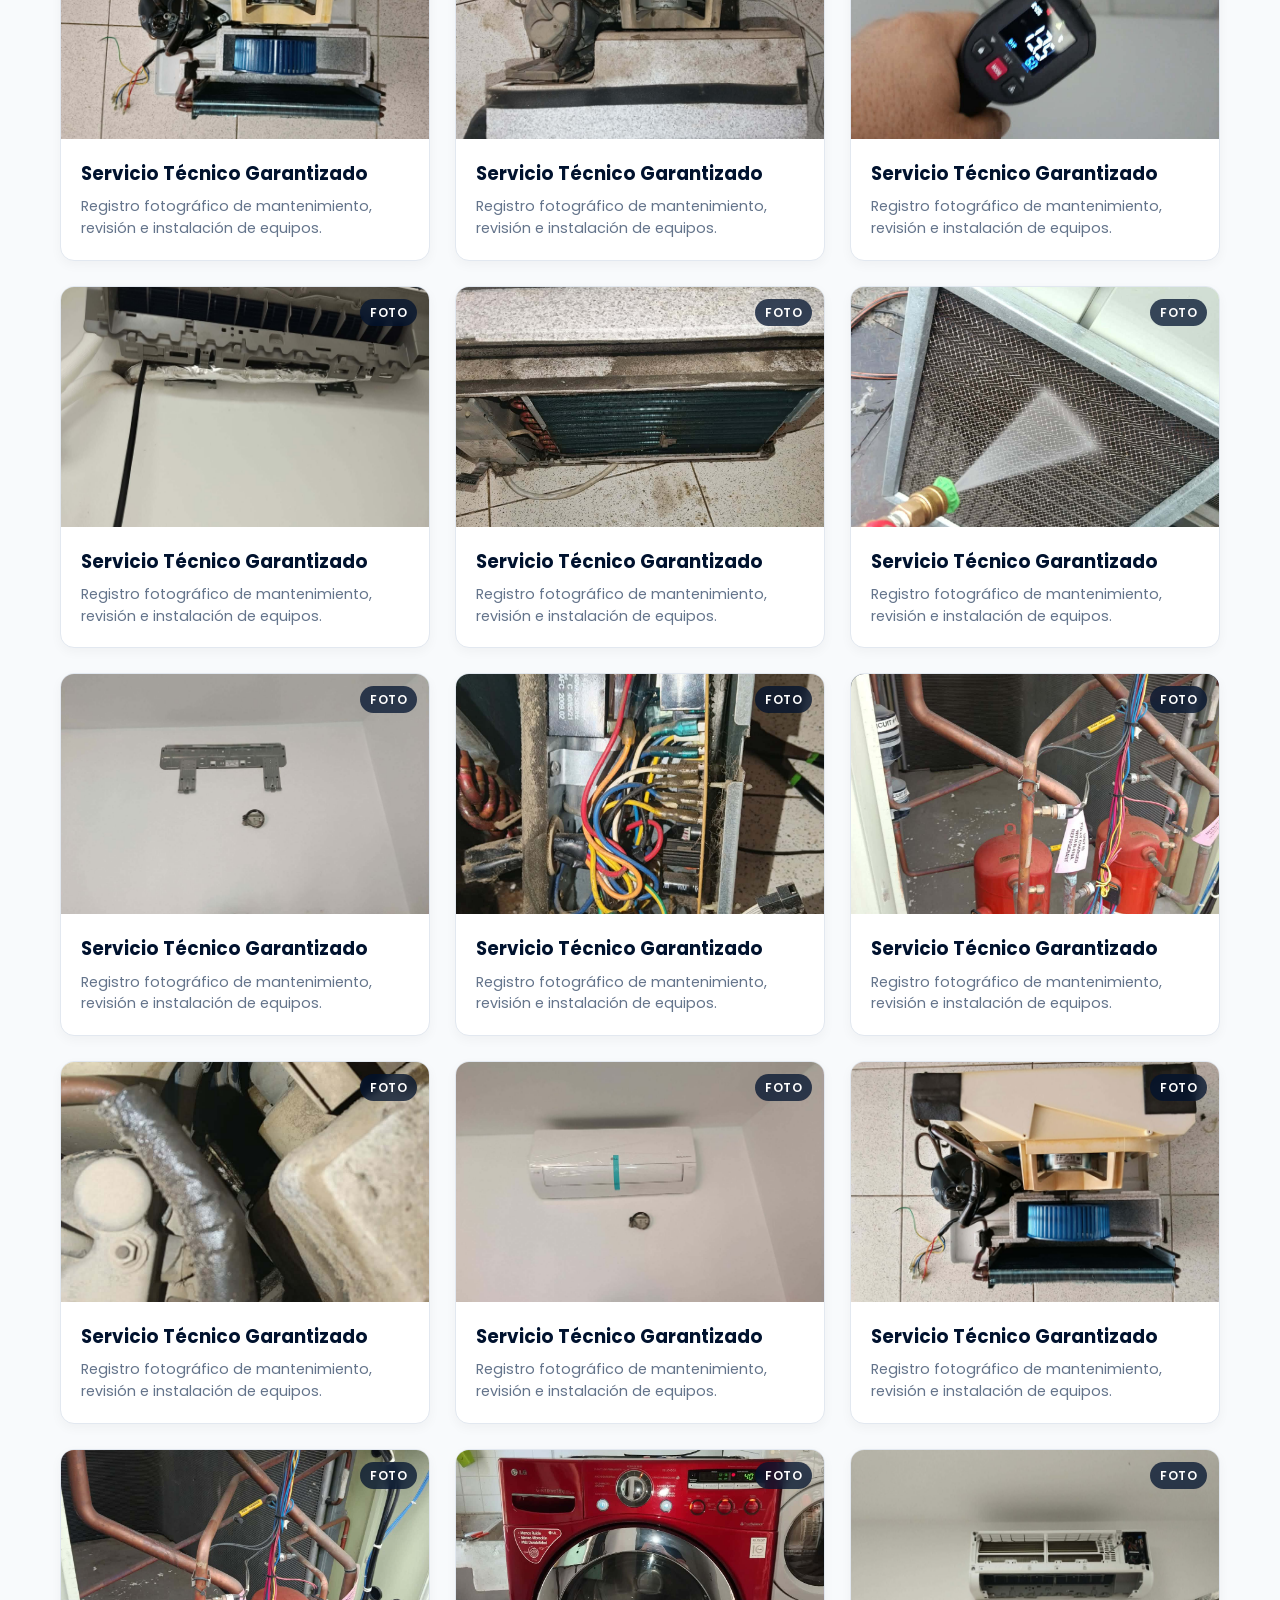
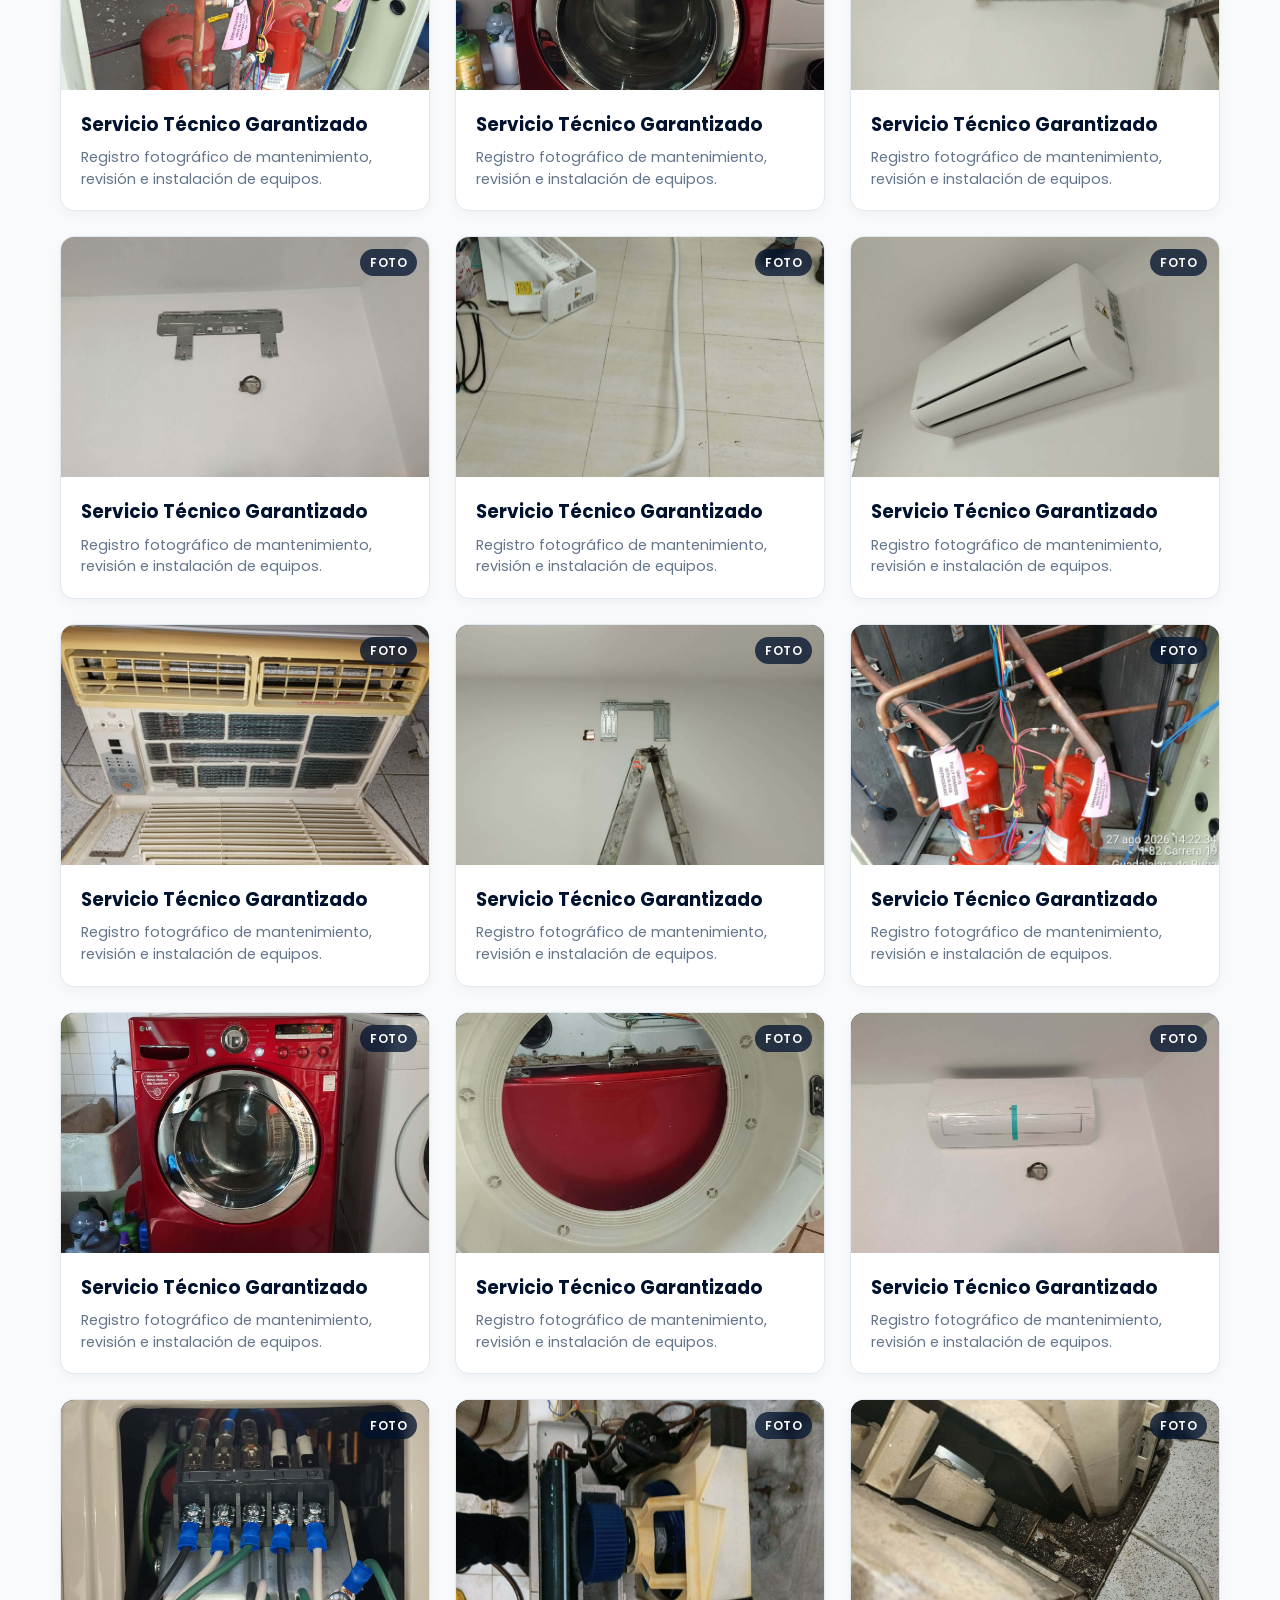
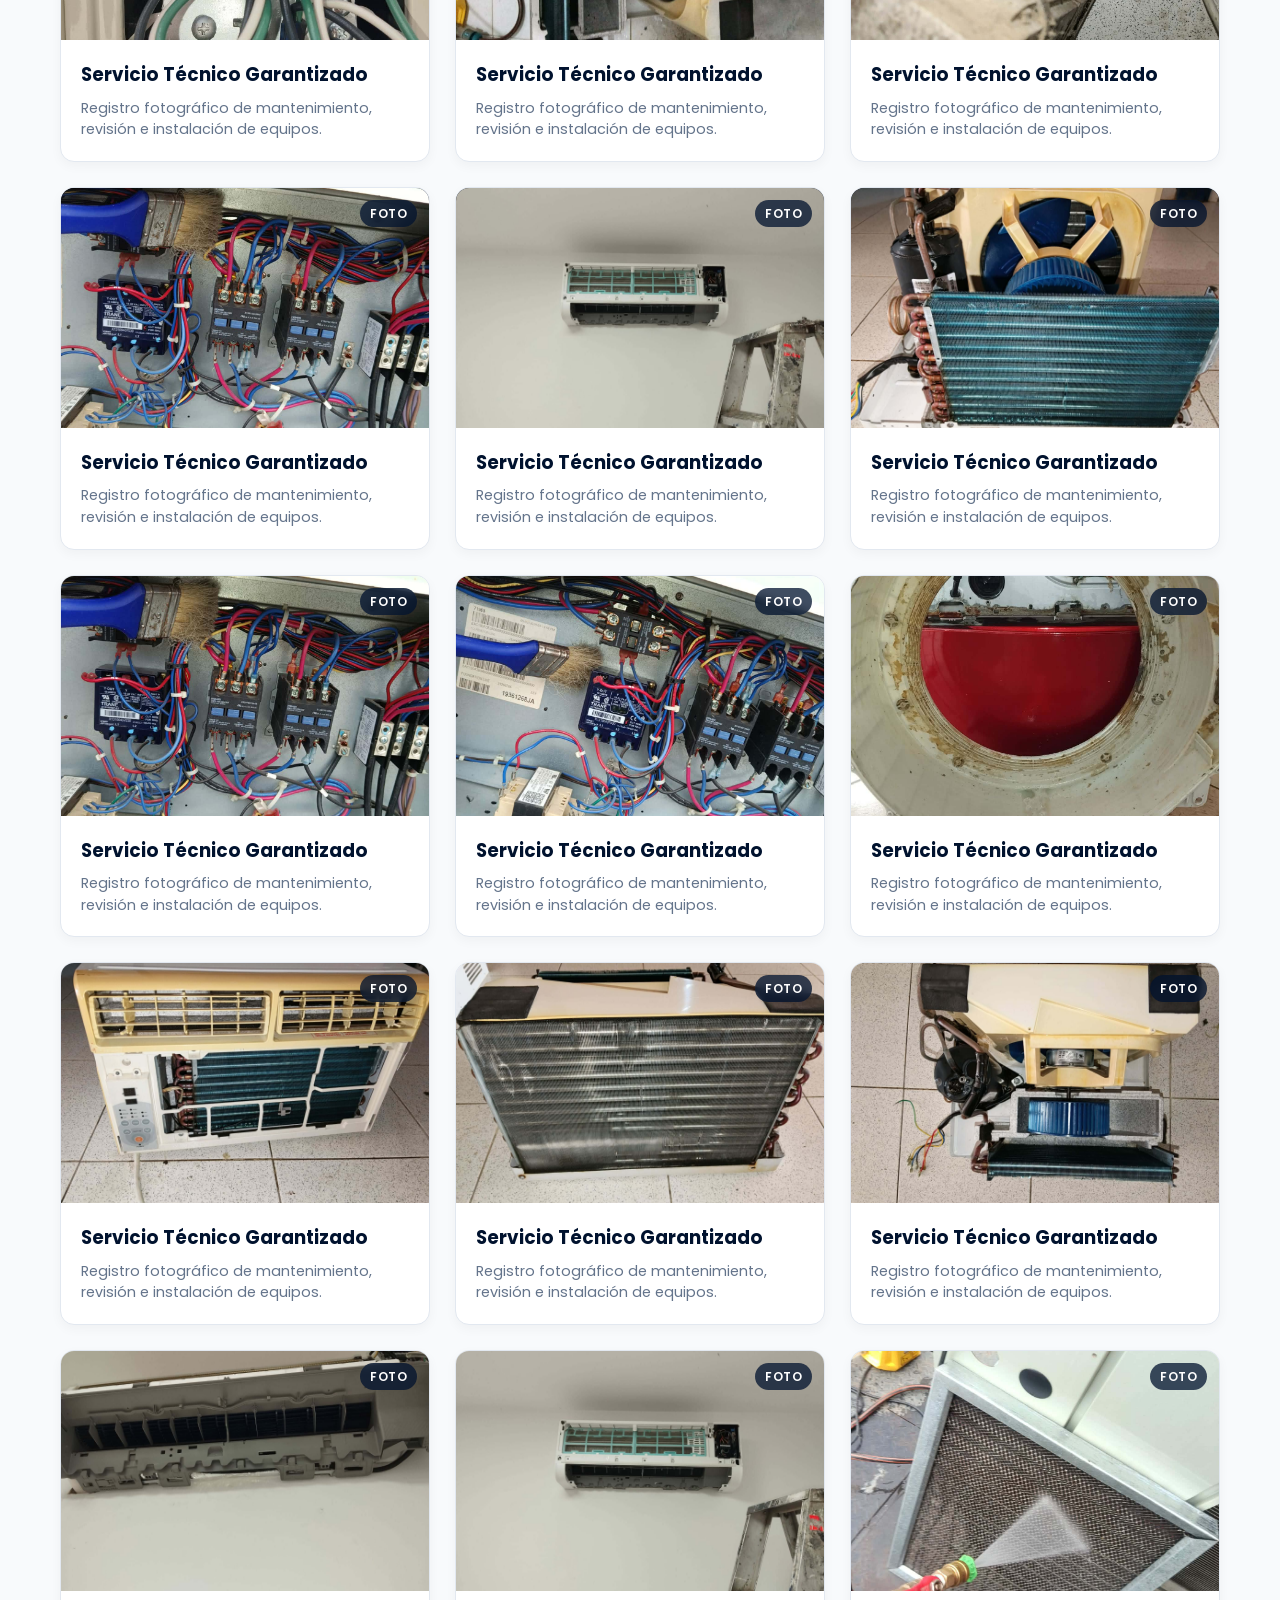
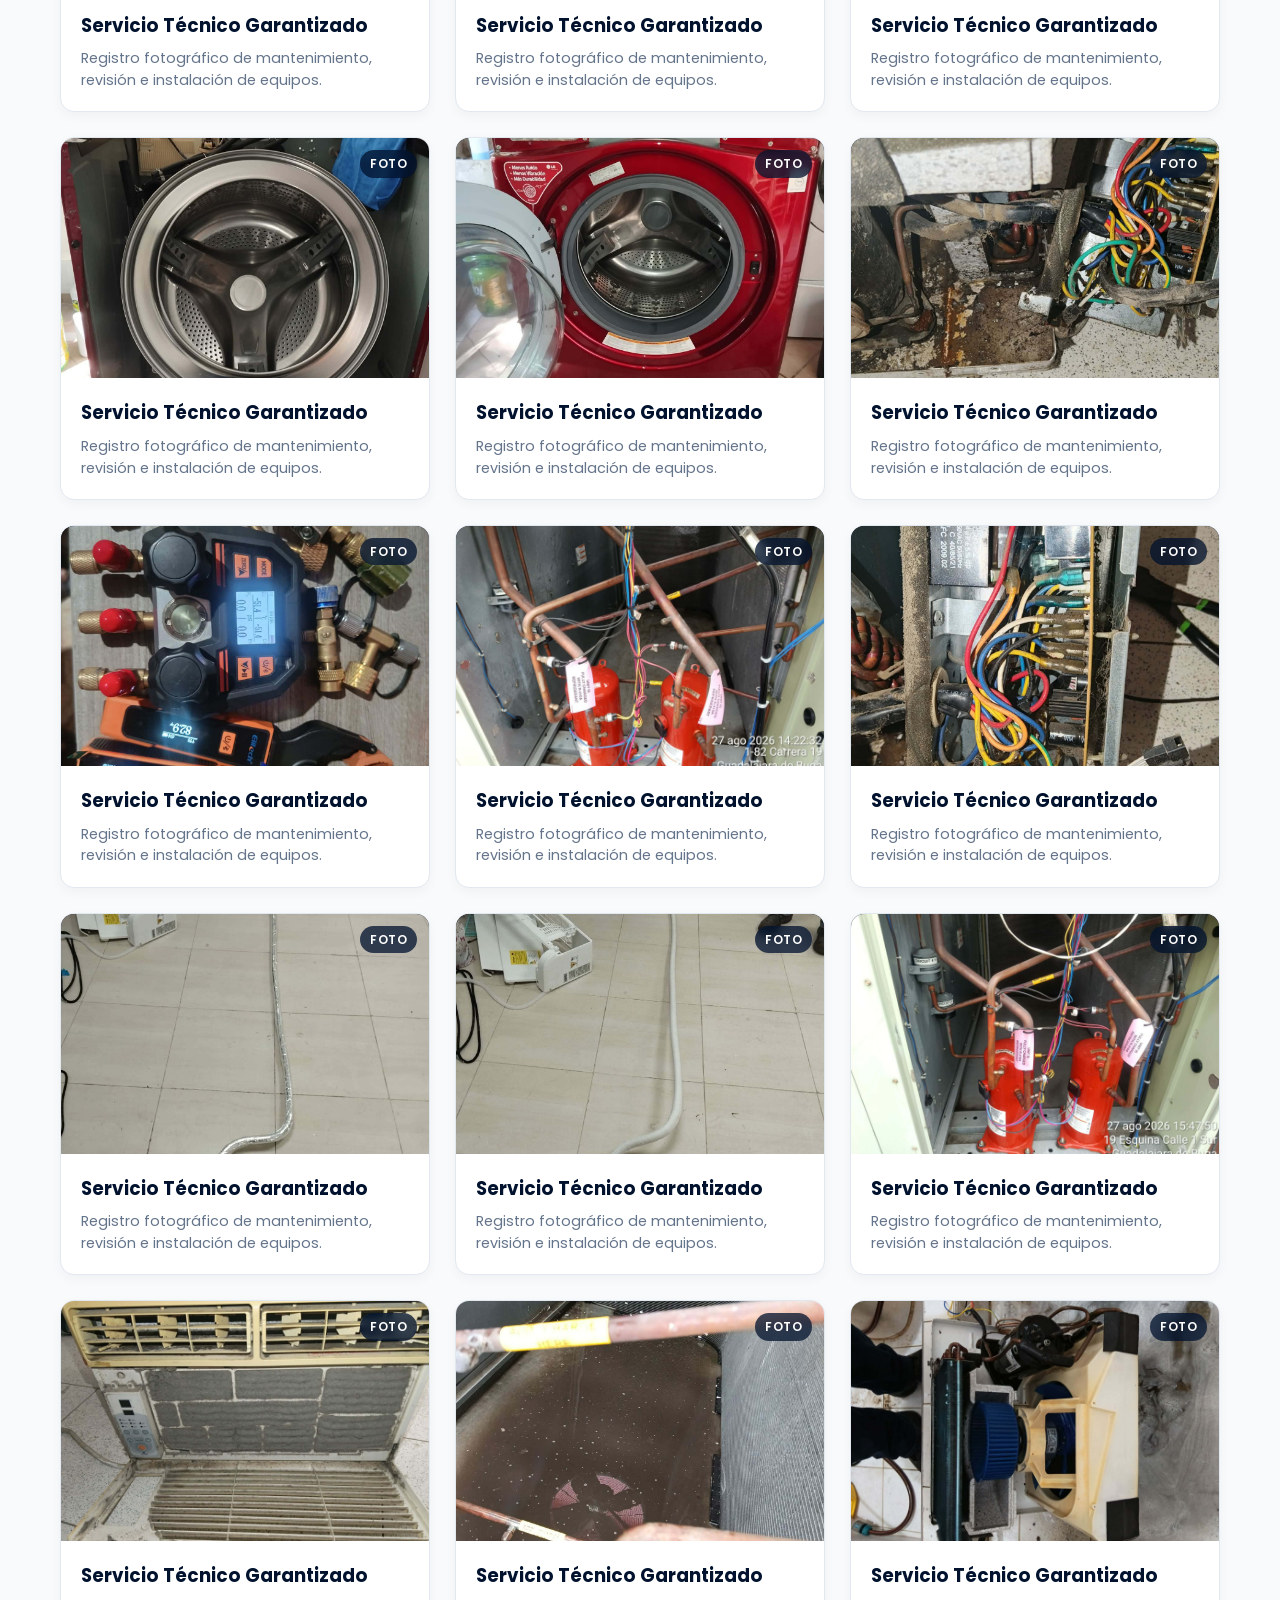
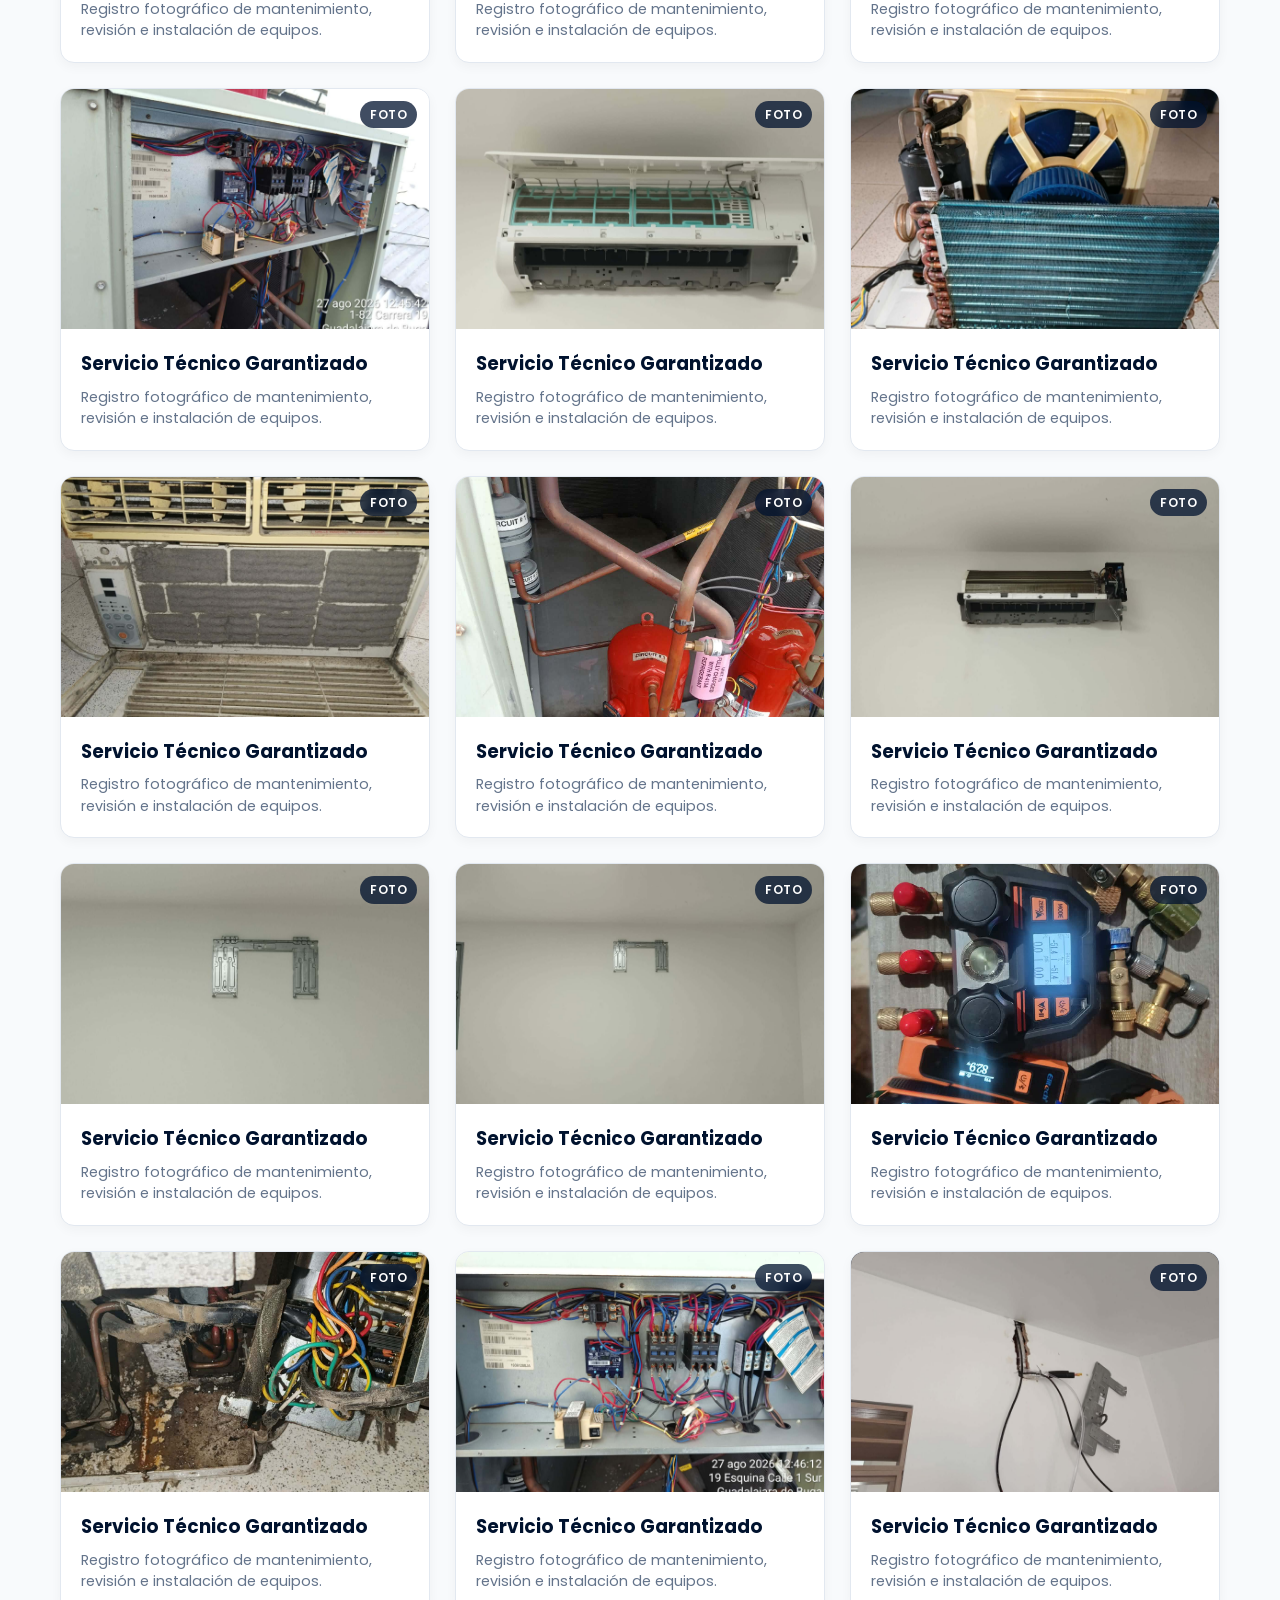
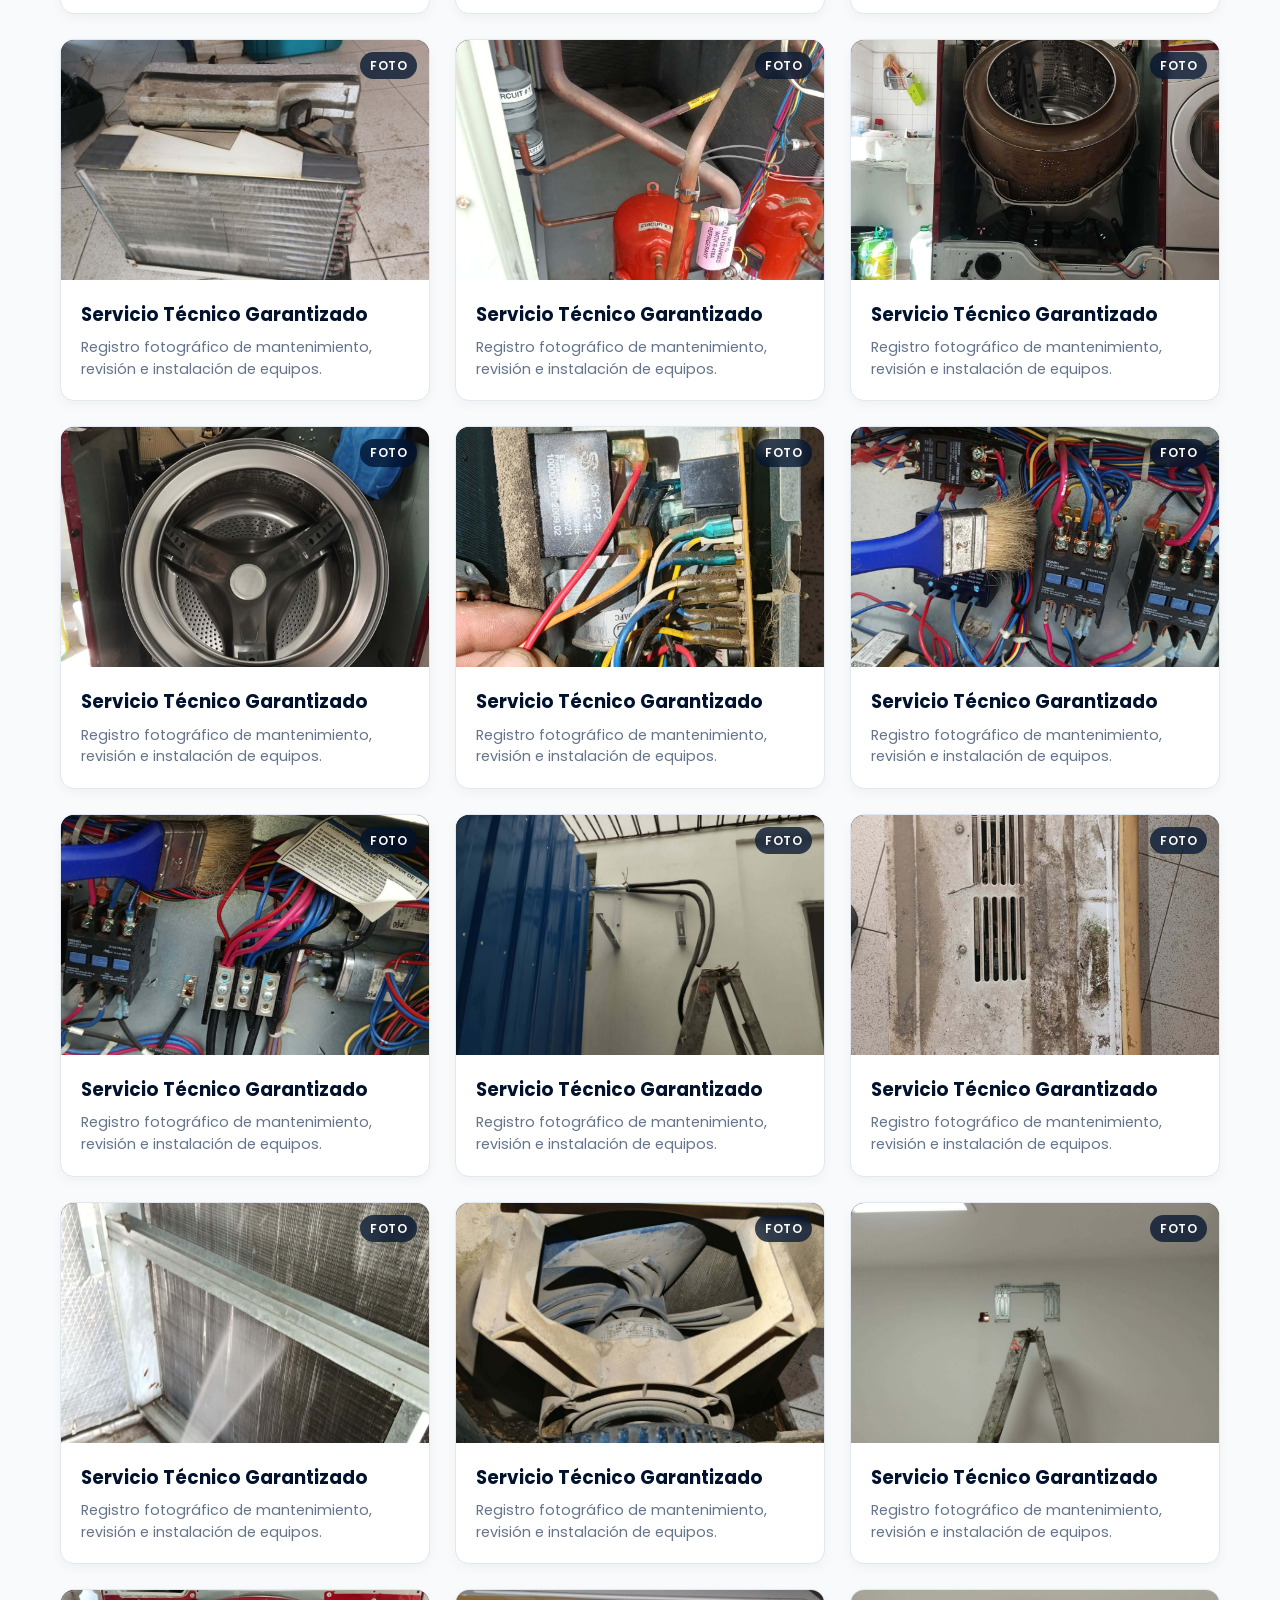
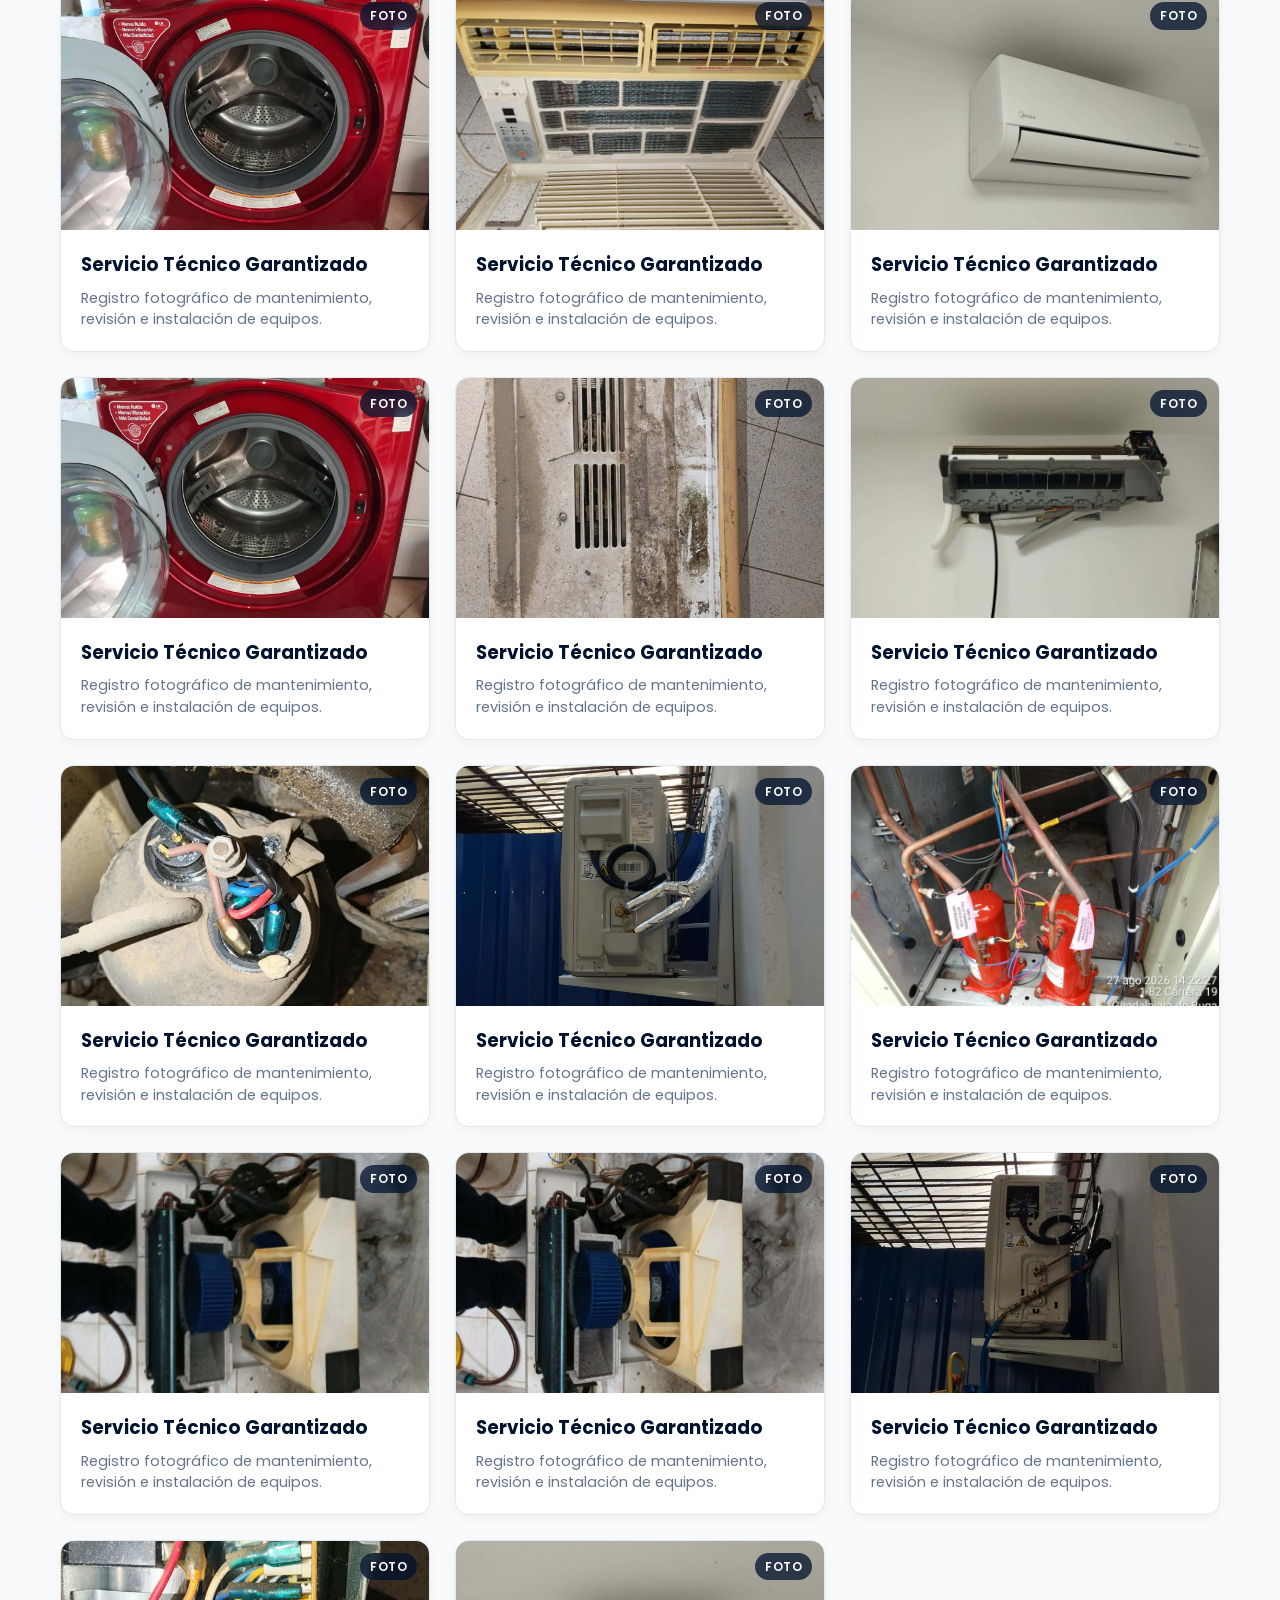
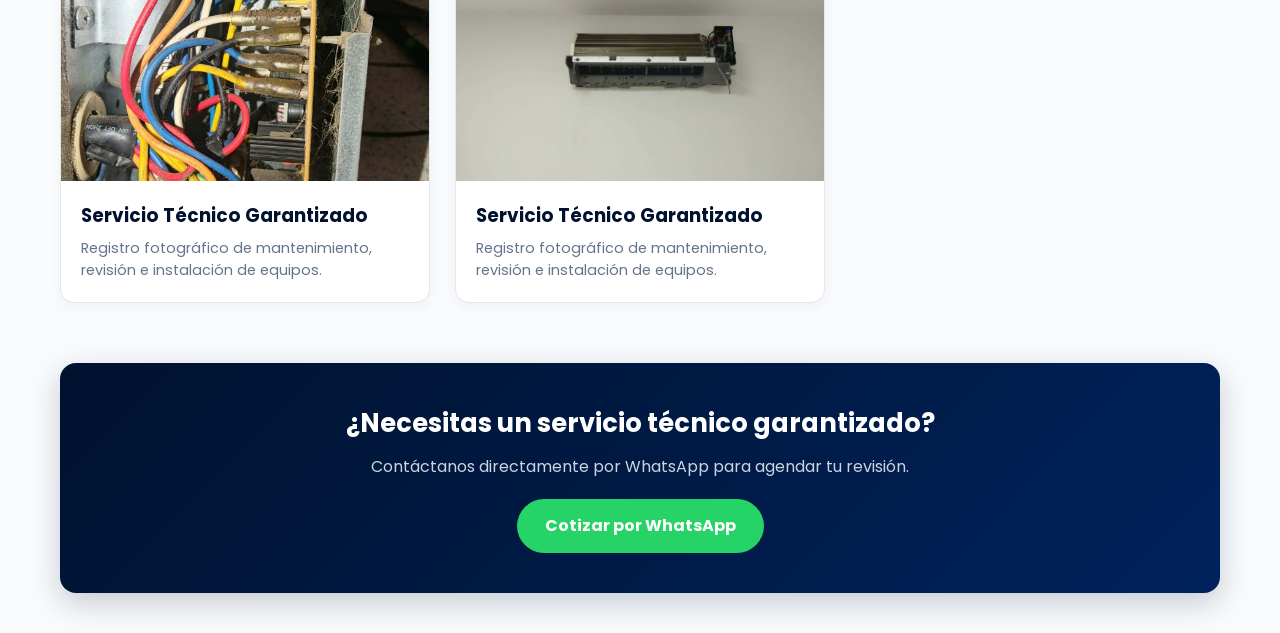
==== commit 29b7b43a: "Add files via upload" ====
--- a/fotos.html
+++ b/fotos.html
@@ -4,6 +4,10 @@
     <meta charset="UTF-8">
     <meta name="viewport" content="width=device-width, initial-scale=1.0">
     <title>Fotografías de Trabajos | AircraftMultiservicios</title>
+    <!-- Fuente Corporativa -->
+    <link rel="preconnect" href="https://fonts.googleapis.com">
+    <link rel="preconnect" href="https://fonts.gstatic.com" crossorigin>
+    <link href="https://fonts.googleapis.com/css2?family=Poppins:wght@300;400;600;700;800&display=swap" rel="stylesheet">
     <link rel="stylesheet" href="galeria.css">
 </head>
 <body>
@@ -29,7 +33,7 @@
     <div class="cta-box">
         <h2>¿Necesitas un servicio técnico garantizado?</h2>
         <p>Contáctanos directamente por WhatsApp para agendar tu revisión.</p>
-        <a href="https://wa.me/573113806211?text=Hola,%20vi%20sus%20fotos%20y%20deseo%20cotizar" class="cta-btn" target="_blank">
+        <a href="https://wa.me/573113806211?text=Hola,%20vi%20sus%20fotos%20y%20deseo%20cotizar" class="cta-btn" target="_blank" rel="noopener noreferrer" aria-label="Cotizar servicio por WhatsApp">
             Cotizar por WhatsApp
         </a>
     </div>
--- a/galeria.css
+++ b/galeria.css
@@ -19,7 +19,7 @@
 }
 
 body {
-  font-family: 'Segoe UI', system-ui, -apple-system, sans-serif;
+  font-family: 'Poppins', system-ui, -apple-system, sans-serif;
   line-height: 1.6;
   padding: 40px 20px;
   max-width: 1200px;
@@ -155,6 +155,14 @@
   transform: scale(1.05);
 }
 
+/* Ajuste para videos */
+.media-wrapper video {
+  width: 100%;
+  height: 100%;
+  object-fit: contain;
+  background-color: #000000;
+}
+
 /* Etiqueta de tipo (Foto / Video) */
 .badge {
   position: absolute;
@@ -257,10 +265,4 @@
   .media-wrapper {
     height: 210px;
   }
-}/* Ajuste inteligente para videos verticales u horizontales */
-.media-wrapper video {
-  width: 100%;
-  height: 100%;
-  object-fit: contain; /* Mantiene la proporción real del video sin recortarlo */
-  background-color: #000000; /* Fondo negro para rellenar los bordes si es vertical */
 }
